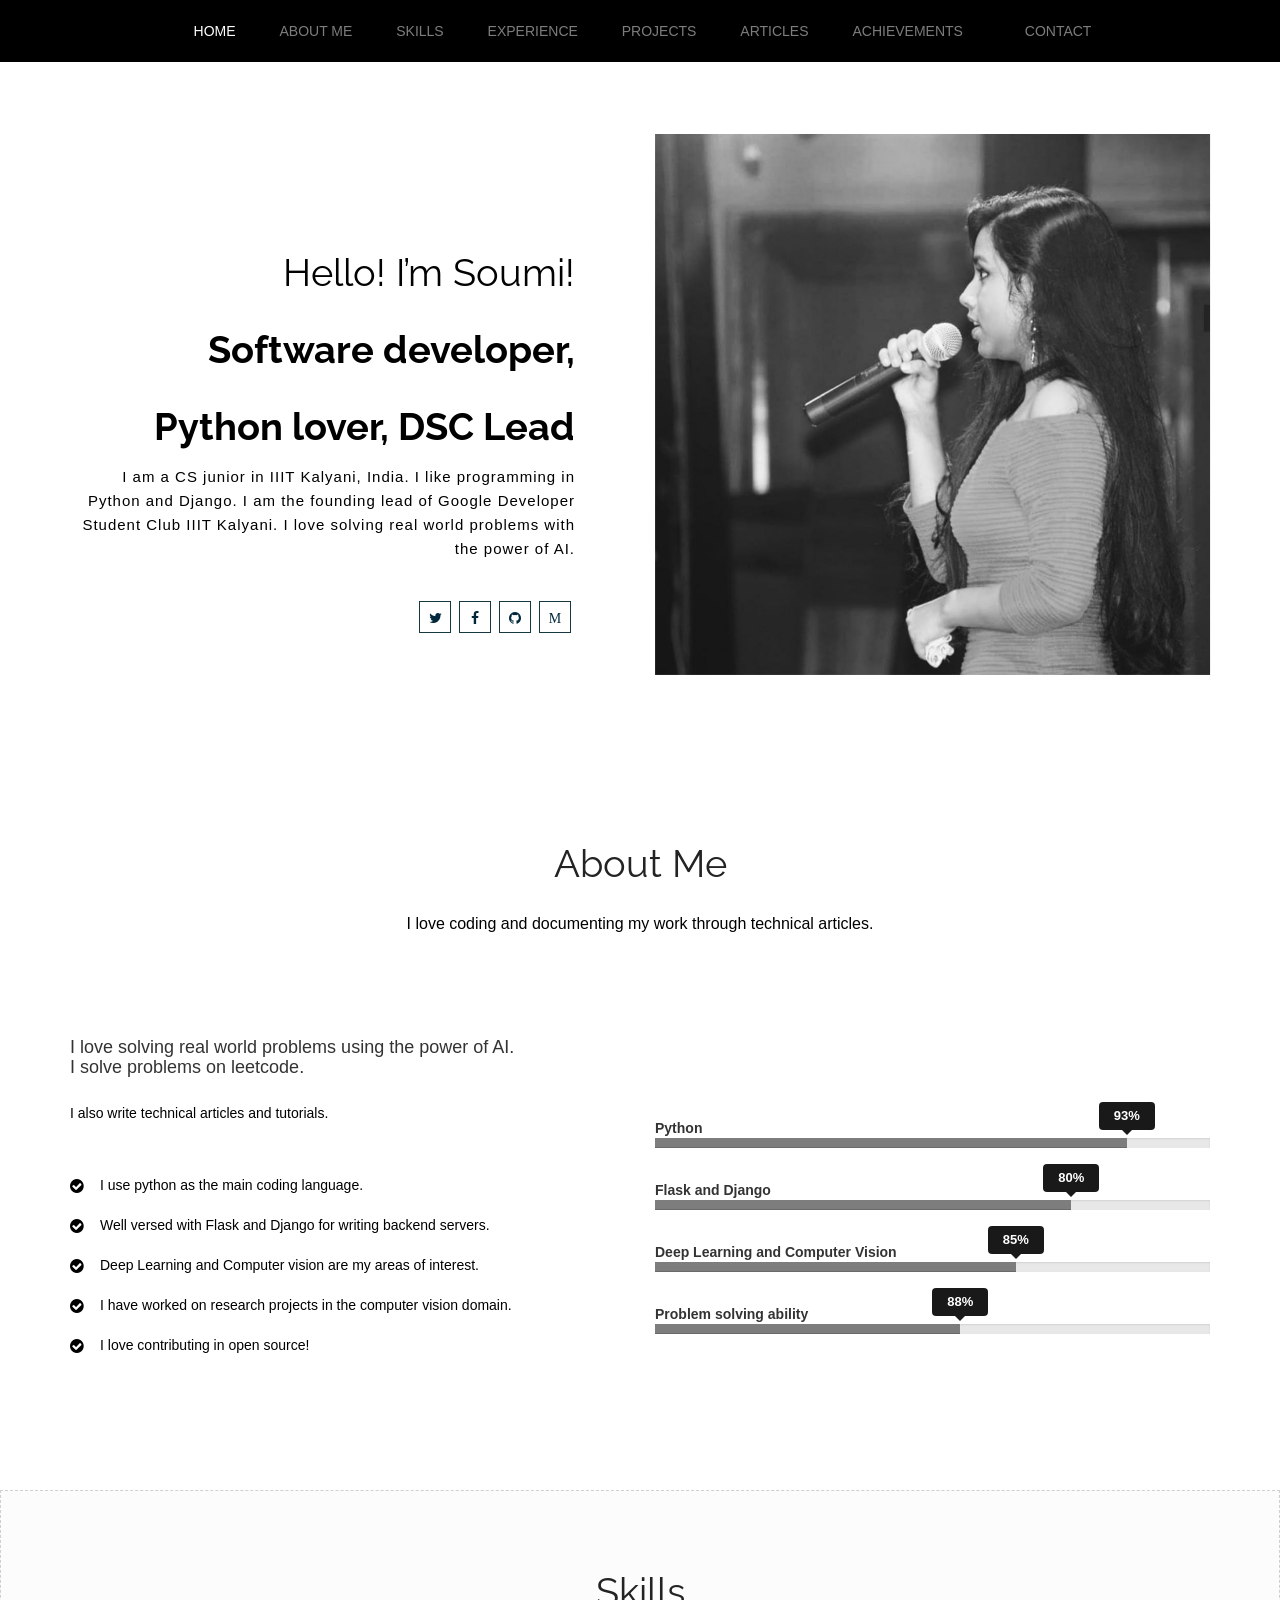
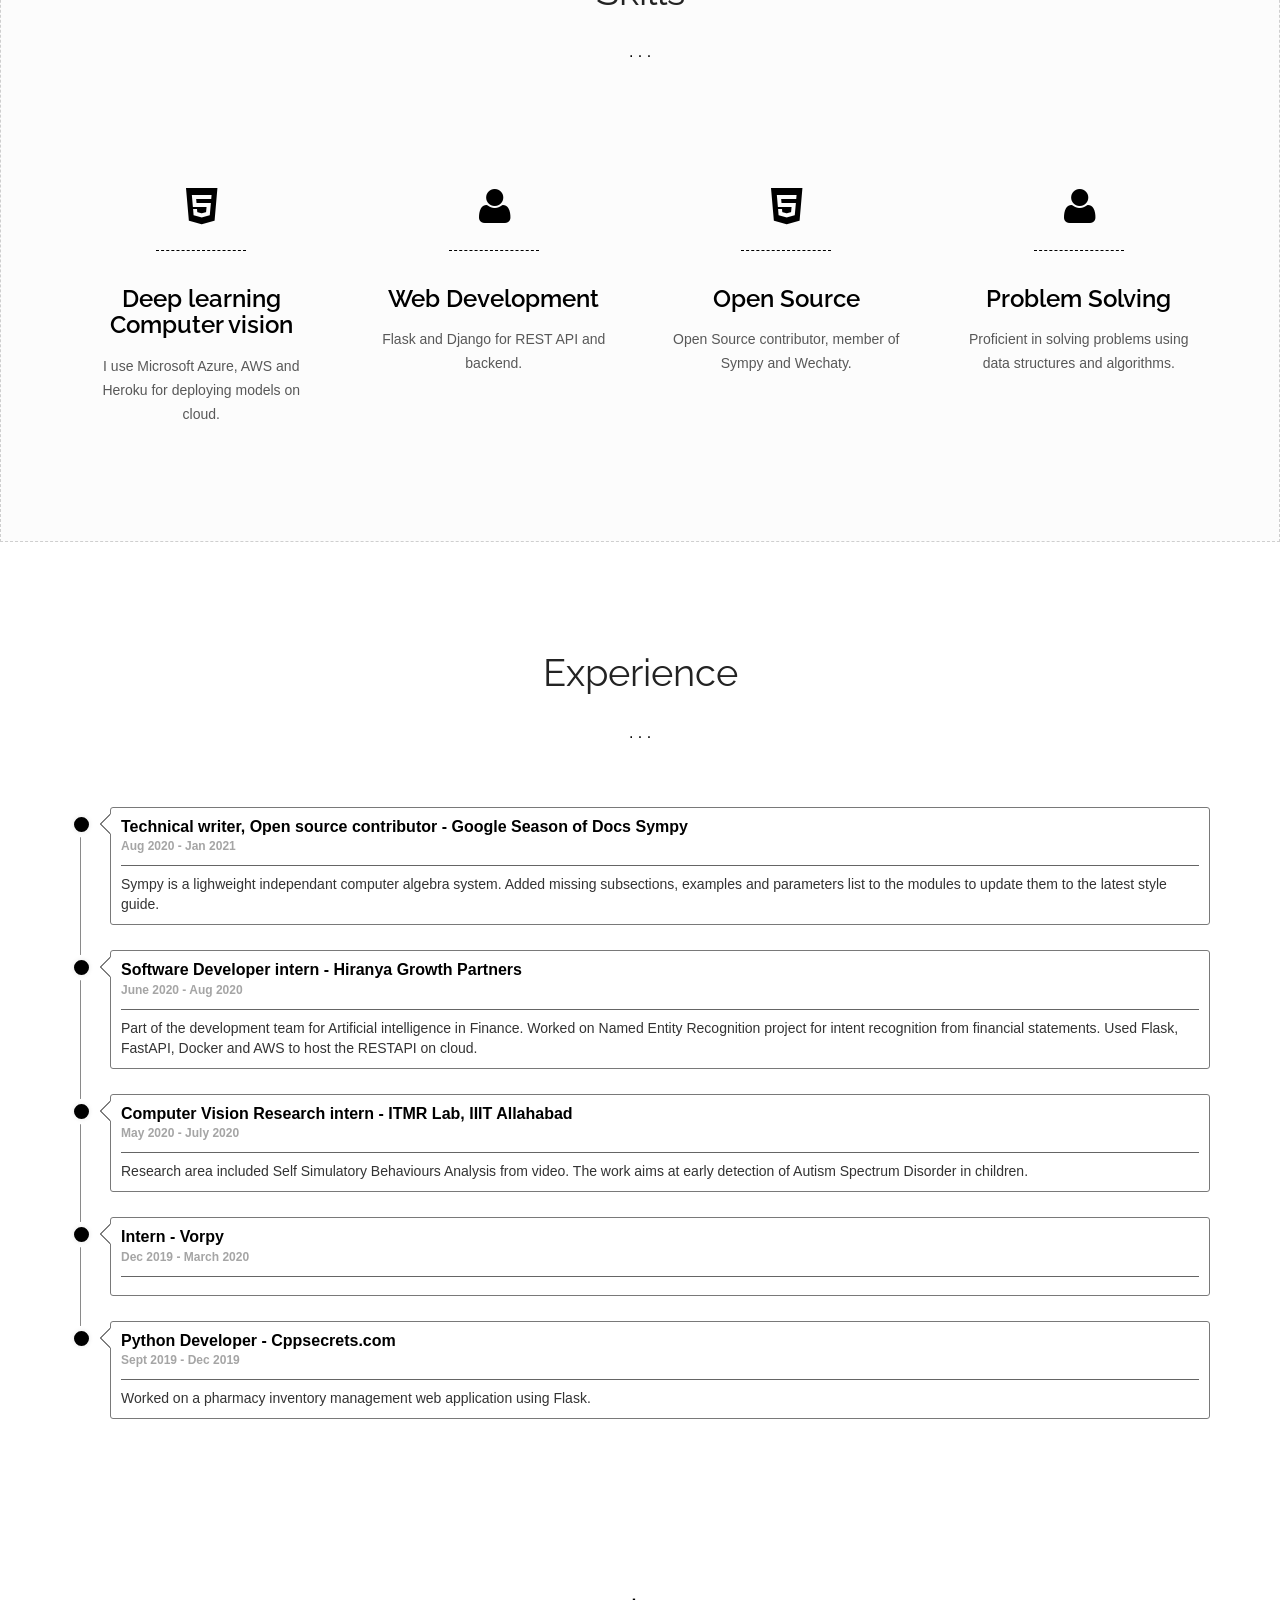
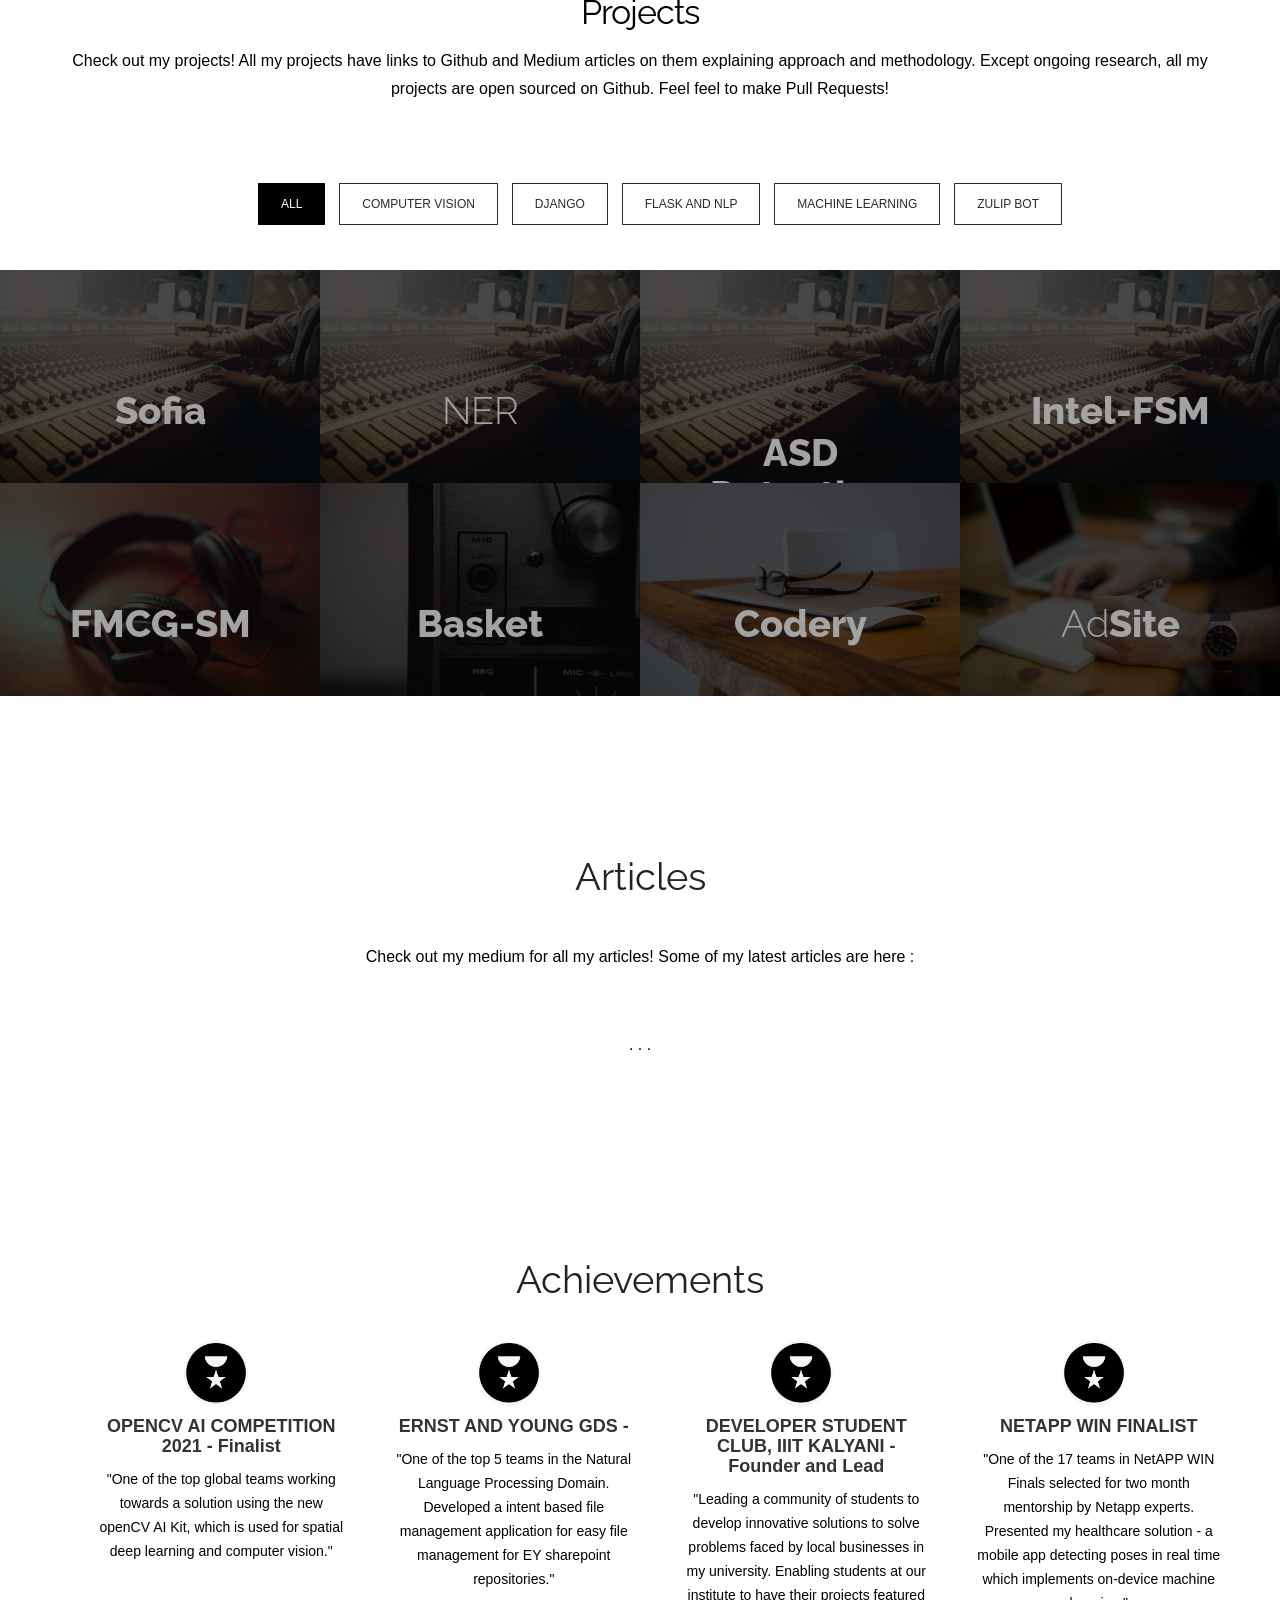
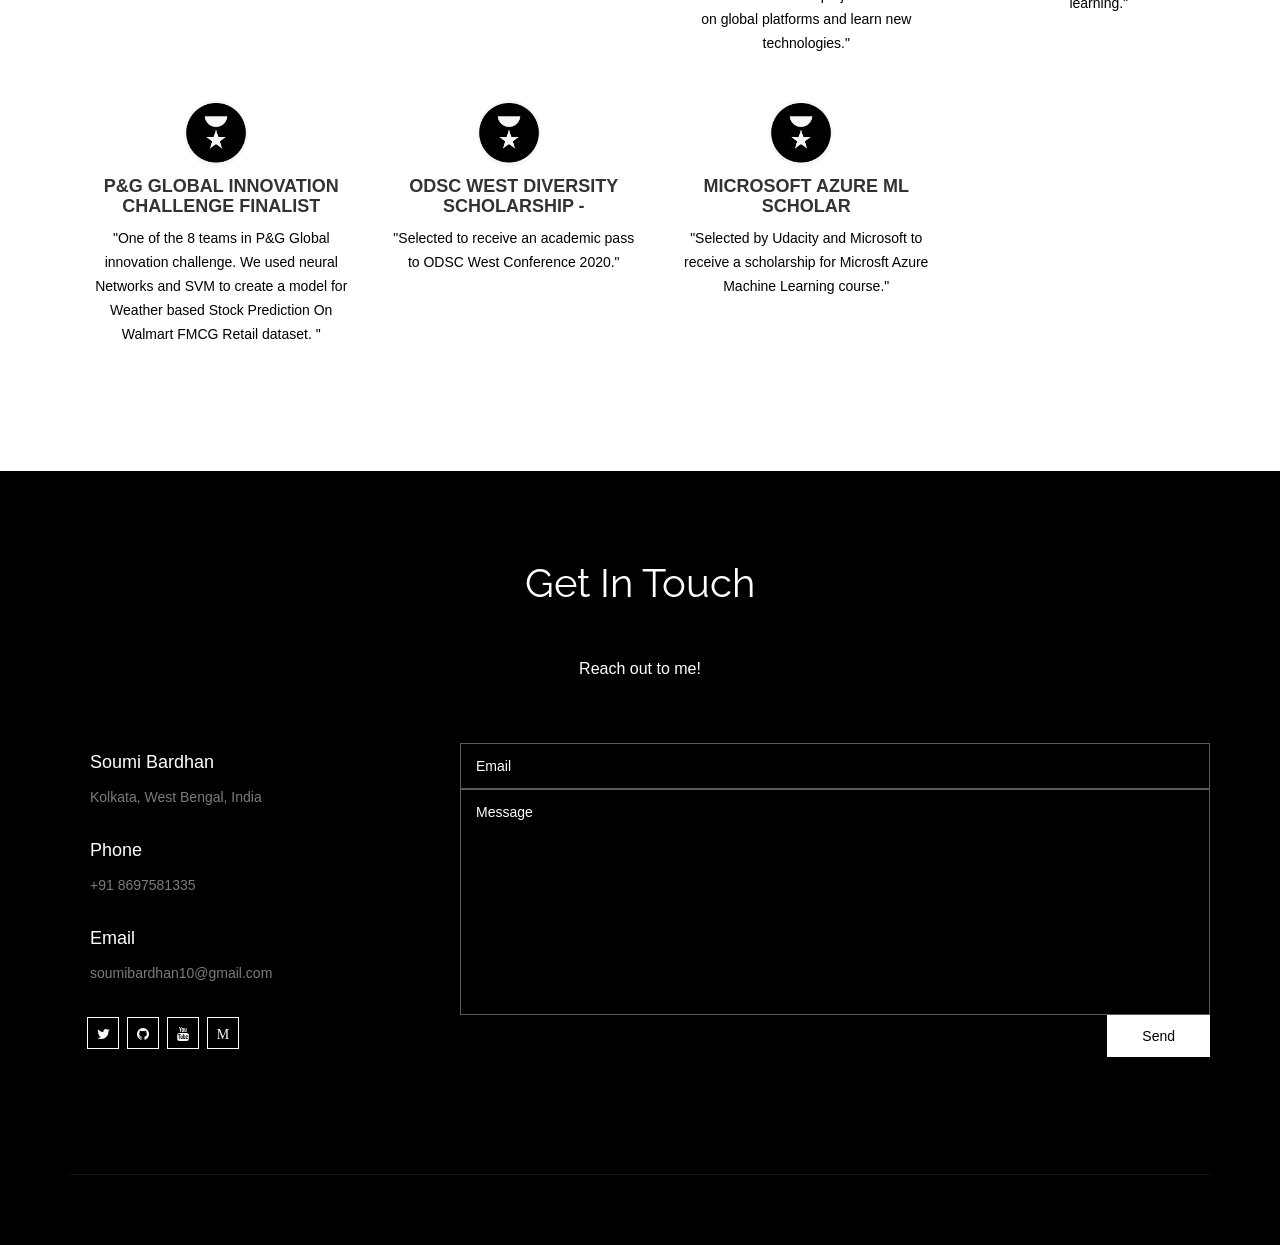
==== index.html @ 311f54cf "final changes" ====
<!doctype html>
<html>
<head>
<meta charset="utf-8">
<meta name="viewport" content="width=device-width, maximum-scale=1">
<title>Soumi Bardhan</title>
<link rel="icon" href="favicon.png" type="image/png">
<link href="css/bootstrap.min.css" rel="stylesheet" type="text/css">
<link rel="stylesheet" href="js/fancybox/jquery.fancybox.css" type="text/css" media="screen" />
<link href="css/style.css" rel="stylesheet" type="text/css"> 
<link href="css/font-awesome.css" rel="stylesheet" type="text/css"> 
<link href="css/animate.css" rel="stylesheet" type="text/css">
 
<!--[if lt IE 9]>
    <script src="js/respond-1.1.0.min.js"></script>
    <script src="js/html5shiv.js"></script>
    <script src="js/html5element.js"></script>
<![endif]-->
 
</head>
<body>

<!--Header_section-->
<header id="header_wrapper"> 
    <div class="header_box">
    <!--  <div class="logo"><a href="#"><img src="img/logo.png" alt="logo"></a></div>-->
	  <nav class="navbar navbar-inverse" role="navigation">
      <div class="navbar-header">
        <button type="button" id="nav-toggle" class="navbar-toggle" data-toggle="collapse" data-target="#main-nav"> <span class="sr-only">Toggle navigation</span> <span class="icon-bar"></span> <span class="icon-bar"></span> <span class="icon-bar"></span> </button>
        </div>
	    <div id="main-nav" class="collapse navbar-collapse navStyle">
			<ul class="nav navbar-nav" id="mainNav">
			  <li class="active"><a href="#hero_section" class="scroll-link">Home</a></li>
			  <li><a href="#aboutUs" class="scroll-link">About Me</a></li>
			  <li><a href="#service" class="scroll-link">Skills</a></li>
			  <li><a href="#experience" class="scroll-link">Experience</a></li>
			  <li><a href="#Portfolio" class="scroll-link">Projects</a></li>
			  <li><a href="#articles" class="scroll-link">Articles</a></li>
			  <li><a href="#team" class="scroll-link">Achievements</a></li>
			  <li><a href="#contact" class="scroll-link">Contact</a></li>
			</ul>
      </div>
	 </nav>
    </div> 
</header>
<!--Header_section--> 



<!--Hero_Section-->
<section id="hero_section" class="top_cont_outer">
  <div class="hero_wrapper">
    <div class="container">
      <div class="hero_section">
        <div class="row">
          <div class="col-md-6">
		   
            <div class="top_left_cont intro zoomIn wow animated"> 
              <h2>Hello! I’m Soumi!<br> 
				<strong>Software developer, <br> Python lover, DSC Lead</strong>
				</strong>
			</h2>
              <p>
			  I am a CS junior in IIIT Kalyani, India. 
			  I like programming in Python and Django. I am the 
			  founding lead of Google Developer Student Club IIIT Kalyani. I love solving real world problems with the power of AI.
               </p>
                <div class="underline"></div>             
              <ul class="social_links">
				<li class="twitter animated bounceIn wow delay-02s animated" style="visibility: visible; animation-name: bounceIn;"><a href="https://twitter.com/MsBardhan"><i class="fa fa-twitter"></i></a></li>
				<li class="facebook animated bounceIn wow delay-03s animated" style="visibility: visible; animation-name: bounceIn;"><a href="https://www.linkedin.com/in/soumi-bardhan-8539b3191/"><i class="fa fa-facebook"></i></a></li>
				<li class="github animated bounceIn wow delay-04s animated" style="visibility: visible; animation-name: bounceIn;"><a href="https://www.github.com/Soumi7/"><i class="fa fa-github"></i></a></li> 
				<li class="medium animated bounceIn wow delay-04s animated" style="visibility: visible; animation-name: bounceIn;"><a href="https://soumibardhan10.medium.com/"><i class="fa fa-medium">M</i></a></li> 
			  </ul> 
			  </div>
          </div> 
		  <div class="col-md-6">
		   <img alt="" src="img/profile.jpeg">
		  </div>
		  <br>
        </div>
      </div>
    </div>
  </div>
</section>
<!--Hero_Section--> 


<section id="aboutUs"><!--Aboutus-->
<div class="inner_wrapper aboutUs-container fadeInLeft animated wow">
  <div class="container">
    <h2>About Me</h2>
	<h6>I love coding and documenting my work through technical articles.</h6>
    <div class="inner_section"> 
	  <div class="row">
						<div class="col-lg-12 about-us">
							<div class="row">
								<div class="col-md-6">
									<h4>I love solving real world problems using the power of AI. <br> I solve problems on leetcode.</h4>
									<p>
										 I also write technical articles and tutorials.
									</p>
									<p>
								
									</p>
									<ul class="about-us-list">
										<li class="points">I use python as the main coding language.</li>
										<li class="points">Well versed with Flask and Django for writing backend servers. </li>
										<li class="points">Deep Learning and Computer vision are my areas of interest. </li>
                                        <li class="points">I have worked on research projects in the computer vision domain.</li>
										<li class="points">I love contributing in open source!</li>
										
									</ul><!-- /.about-us-list -->
								 
								</div><!-- /.col-md-6 -->
								
							<div class="col-md-6"> <br/>
							<p>
										
									</p><br/><br/>
							        <div class="barWrapper">
									 <span class="progressText"><B>Python</B></span>
									<div class="progress">
									  <div class="progress-bar" role="progressbar" aria-valuenow="85" aria-valuemin="0" aria-valuemax="100" >   
											<span  class="popOver" data-toggle="tooltip" data-placement="top" title="93%"> </span>     
									</div>
									</div>

									<div class="barWrapper">
									 <span class="progressText"><B>Flask and Django</B></span>
									<div class="progress ">
									  <div class="progress-bar" role="progressbar" aria-valuenow="75" aria-valuemin="10" aria-valuemax="100" style="">
										 <span  class="popOver" data-toggle="tooltip" data-placement="top" title="80%"> </span>  
									  </div>
									  
									</div>
									</div>

									<div class="barWrapper">
									 <span class="progressText"><B>Deep Learning and Computer Vision</B></span>
									<div class="progress">
									  <div class="progress-bar" role="progressbar" aria-valuenow="65" aria-valuemin="0" aria-valuemax="100">
										 <span  class="popOver" data-toggle="tooltip" data-placement="top" title="85%"> </span>  
									  </div>
									</div>
									</div>
									<div class="barWrapper">
									 <span class="progressText"><B>Problem solving ability</B></span>
									<div class="progress">
									  <div class="progress-bar" role="progressbar" aria-valuenow="55" aria-valuemin="0" aria-valuemax="100">
											 <span  class="popOver" data-toggle="tooltip" data-placement="top" title="88%"> </span>  
									  </div>
									</div>
									</div> 

									</div>
							</div><!-- /.col-md-6 -->
							</div><!-- /.row -->	
						</div><!-- /.col-lg-12 -->
					</div>
      
    </div>
  </div> 
  </div>
</section>
<!--Aboutus--> 


<!--Service-->
<section  id="service">
  <div class="container">
    <h2>Skills</h2>
	<h6>.   .   .</h6>
    
    <div class="service_wrapper">
      <div class="row">
        <div class="col-md-3">
		<div class="service_icon icon3  delay-03s animated wow zoomIn"> <span><i class="fa fa-html5"></i></span> </div>
          <div class="service_block">
            
            <h3 class="animated fadeInUp wow">Deep learning Computer vision</h3>
            <p class="animated fadeInDown wow">I use Microsoft Azure, AWS and Heroku for deploying models on cloud.</p>
          </div>
        </div>
		<div class="col-md-3">
		<div class="service_icon icon3  delay-03s animated wow zoomIn"> <span><i class="fa fa-user"></i></span> </div>
          <div class="service_block">
            
            <h3 class="animated fadeInUp wow">Web Development</h3>
            <p class="animated fadeInDown wow">Flask and Django for REST API and backend.</p>
          </div>
        </div>
		<div class="col-md-3">
			<div class="service_icon icon3  delay-03s animated wow zoomIn"> <span><i class="fa fa-html5"></i></span> </div>
			  <div class="service_block">
				
				<h3 class="animated fadeInUp wow">Open Source</h3>
				<p class="animated fadeInDown wow">Open Source contributor, member of Sympy and Wechaty.   </p>
			  </div>
			</div>
			<div class="col-md-3">
				<div class="service_icon icon3  delay-03s animated wow zoomIn"> <span><i class="fa fa-user"></i></span> </div>
				  <div class="service_block">
					
					<h3 class="animated fadeInUp wow">Problem Solving</h3>
					<p class="animated fadeInDown wow">Proficient in solving problems using data structures and algorithms.   </p>
				  </div>
				</div>
      </div> 
	  
    </div>
  </div>
</section>
<!--Service-->
 

<section id="experience" class="timeline">
<div class="container">
	 <h2>Experience</h2>
	<h6>. . .</h6>
    <div class="qa-message-list" id="wallmessages">
					<div class="message-item" id="m16">
						<div class="message-inner">
							<div class="message-head clearfix"> 
								<div class="user-detail">
									<h5 class="handle">Technical writer, Open source contributor - Google Season of Docs Sympy</h5>
									<div class="post-meta">
										<div class="asker-meta">
											<span class="qa-message-what"></span>
											<span class="qa-message-when">
												<span class="qa-message-when-data">Aug 2020 - Jan 2021</span>
											</span> 
										</div>
									</div>
								</div>
							</div>
							<div class="qa-message-content">
								Sympy is a lighweight independant computer algebra system.
								Added missing subsections, examples and parameters list to the modules to update them to the latest style guide.
							</div>
							
					</div></div>

					<div class="message-item" id="m9">
						<div class="message-inner">
							<div class="message-head clearfix"> 
								<div class="user-detail">
									<h5 class="handle">Software Developer intern - Hiranya Growth Partners</h5>
									<div class="post-meta">
										<div class="asker-meta">
											<span class="qa-message-what"></span>
											<span class="qa-message-when">
												<span class="qa-message-when-data">June 2020 - Aug 2020</span>
											</span> 
										</div>
									</div>
								</div>
							</div>
							<div class="qa-message-content">
								Part of the development team for Artificial intelligence in Finance.
								Worked on Named Entity Recognition project for intent recognition from financial statements.
								Used Flask, FastAPI, Docker and AWS to host the RESTAPI on cloud.
							</div>
					</div></div>
					
					<div class="message-item" id="m9">
						<div class="message-inner">
							<div class="message-head clearfix"> 
								<div class="user-detail">
									<h5 class="handle">Computer Vision Research intern - ITMR Lab, IIIT Allahabad</h5>
									<div class="post-meta">
										<div class="asker-meta">
											<span class="qa-message-what"></span>
											<span class="qa-message-when">
												<span class="qa-message-when-data">May 2020 - July 2020</span>
											</span> 
										</div>
									</div>
								</div>
							</div>
							<div class="qa-message-content">
								Research area included Self Simulatory Behaviours Analysis from video.
								The work aims at early detection of Autism Spectrum Disorder in children.

							</div>
					</div></div>
					
					<div class="message-item" id="m7">
						<div class="message-inner">
							<div class="message-head clearfix"> 
								<div class="user-detail">
									<h5 class="handle">Intern - Vorpy</h5>
									<div class="post-meta">
										<div class="asker-meta">
											<span class="qa-message-what"></span>
											<span class="qa-message-when">
												<span class="qa-message-when-data">Dec 2019 - March 2020</span>
											</span> 
										</div>
									</div>
								</div>
							</div>
							<div class="qa-message-content">
								
							</div>
					</div></div>
					
					<div class="message-item" id="m6">
						<div class="message-inner">
							<div class="message-head clearfix"> 
								<div class="user-detail">
									<h5 class="handle">Python Developer - Cppsecrets.com</h5>
									<div class="post-meta">
										<div class="asker-meta">
											<span class="qa-message-what"></span>
											<span class="qa-message-when">
												<span class="qa-message-when-data">Sept 2019 - Dec 2019</span>
											</span> 
										</div>
									</div>
								</div>
							</div>
							<div class="qa-message-content">
								Worked on a pharmacy inventory management web application using Flask.
							</div>
					</div></div>		
				</div>
</div>
</section>
		  
 <!-- Portfolio -->
<section id="Portfolio" class="content"> 
  
  <!-- Container -->
  <div class="container portfolio_title"> 
    
    <!-- Title -->
    <div class="section-title">
      <h2>Projects</h2>
	<h6>Check out my projects! All my projects have links to Github and Medium articles on them explaining approach and methodology. Except ongoing research, all my projects are open sourced on Github. Feel feel to make Pull Requests!</h6>
	  
    </div>
    <!--/Title --> 
    
  </div>
  <!-- Container -->
  
  <div class="portfolio-top"></div>
  
  <!-- Portfolio Filters -->
  <div class="portfolio"> 
    
    <div id="filters" class="sixteen columns">
      <ul class="clearfix">
        <li><a id="all" href="#" data-filter="*" class="active">
          <h5>All</h5>
          </a></li>
        <li><a class="" href="#" data-filter=".cv">
          <h5>Computer Vision</h5>
          </a></li>
        <li><a class="" href="#" data-filter=".django">
          <h5>Django</h5>
          </a></li>
        <li><a class="" href="#" data-filter=".flask">
          <h5>Flask and NLP</h5>
          </a></li>
        <li><a class="" href="#" data-filter=".ml">
          <h5>Machine Learning</h5>
          </a></li>
		<li><a class="" href="#" data-filter=".zulip">
			<h5>Zulip Bot</h5>
			</a></li>
      </ul>
    </div>
    <!--/Portfolio Filters --> 
    
    <!-- Portfolio Wrapper -->
    <div class="isotope fadeInLeft animated wow grid" style="position: relative; overflow: hidden; height: 480px;" id="portfolio_wrapper">  
      <!-- Portfolio Item -->
      <figure style="position: absolute; left: 0px; top: 0px; transform: translate3d(0px, 0px, 0px) scale3d(1, 1, 1); width: 337px; opacity: 1;" class="portfolio-item one-four   cv isotope-item effect-oscar">
	   
        <div class="portfolio_img"> 
		<img src="img/portfolio_pic1.jpg"  alt="Portfolio 1"> </div> 
			<figcaption>		
				<div>
				  <a href="project-sofia.html" class="fancybox"> 
					<h2><span>Sofia </span></h2> 

				  </a>
				</div>
			</figcaption>
        </figure>
      <!--/Portfolio Item --> 

	  <!-- Portfolio Item -->
      <figure style="position: absolute; left: 0px; top: 0px; transform: translate3d(0px, 0px, 0px) scale3d(1, 1, 1); width: 337px; opacity: 1;" class="portfolio-item one-four   flask isotope-item effect-oscar">
	   
        <div class="portfolio_img"> 
		<img src="img/portfolio_pic1.jpg"  alt="Portfolio 1"> </div> 
			<figcaption>		
				<div>
				  <a href="project-NER.html" class="fancybox"> 
					<h2><span></span>NER</span></h2> 

				  </a>
				</div>
			</figcaption>
        </figure>
      <!--/Portfolio Item --> 

	  <!-- Portfolio Item -->
      <figure style="position: absolute; left: 0px; top: 0px; transform: translate3d(0px, 0px, 0px) scale3d(1, 1, 1); width: 337px; opacity: 1;" class="portfolio-item one-four   cv isotope-item effect-oscar">
	   
        <div class="portfolio_img"> 
		<img src="img/portfolio_pic1.jpg"  alt="Portfolio 1"> </div> 
			<figcaption>		
				<div>
				  <a href="project-ASD.html" class="fancybox"> 
					<h2><span>ASD Detection </span></h2> 
				  </a>
				</div>
			</figcaption> 
        </figure>
      <!--/Portfolio Item --> 

	  <!-- Portfolio Item -->
      <figure style="position: absolute; left: 0px; top: 0px; transform: translate3d(0px, 0px, 0px) scale3d(1, 1, 1); width: 337px; opacity: 1;" class="portfolio-item one-four   flask isotope-item effect-oscar">
	   
        <div class="portfolio_img"> 
		<img src="img/portfolio_pic1.jpg"  alt="Portfolio 1"> </div> 
			<figcaption>		
				<div>
				  <a href="project-IntelFSM.html" class="fancybox"> 
					<h2><span>Intel-FSM</span></h2> 

				  </a>
				</div>
			</figcaption>
        </figure>
      <!--/Portfolio Item --> 

	  <!-- Portfolio Item -->
      <figure style="position: absolute; left: 0px; top: 0px; transform: translate3d(337px, 240px, 0px) scale3d(1, 1, 1); width: 337px; opacity: 1;" class="portfolio-item one-four  ml isotope-item effect-oscar">
        <div class="portfolio_img"> <img src="img/portfolio_pic6.jpg" alt="Portfolio 1"> </div>
       <figcaption>		
				<div>
				  <a href="project-stock.html" class="fancybox"> 
					<h2> <span>FMCG-SM</span></h2> 
				  </a>
				</div>
			</figcaption>
      </figure>
      <!--/Portfolio Item --> 
      
      <!-- Portfolio Item-->
      <figure style="position: absolute; left: 0px; top: 0px; transform: translate3d(337px, 0px, 0px) scale3d(1, 1, 1); width: 337px; opacity: 1;" class="portfolio-item one-four  django isotope-item effect-oscar">
        <div class="portfolio_img"> <img src="img/portfolio_pic2.jpg" alt="Portfolio 1"> </div>
        	<figcaption>		
				<div>
				  <a href="https://github.com/Soumi7/basket" class="fancybox"> 
					<h2><span>Basket</span></h2> 
				  </a>
				</div>
			</figcaption>
        </figure>
      <!--/Portfolio Item --> 
      
      <!-- Portfolio Item -->
      <figure style="position: absolute; left: 0px; top: 0px; transform: translate3d(674px, 0px, 0px) scale3d(1, 1, 1); width: 337px; opacity: 1;" class="portfolio-item one-four  zulip  isotope-item effect-oscar">
        <div class="portfolio_img"> <img src="img/portfolio_pic3.jpg" alt="Portfolio 1"> </div>
       <figcaption>		
				<div>
				  <a href="project-codery.html" class="fancybox"> 
					<h2><span>Codery</span></h2> 
				  </a>
				</div>
			</figcaption>
        </figure>
      <!--/Portfolio Item--> 
      
      
      
      <!-- Portfolio Item -->
      <figure style="position: absolute; left: 0px; top: 0px; transform: translate3d(0px, 240px, 0px) scale3d(1, 1, 1); width: 337px; opacity: 1;" class="portfolio-item one-four  django isotope-item effect-oscar">
        <div class="portfolio_img"> <img src="img/portfolio_pic5.jpg" alt="Portfolio 1"> </div>
       <figcaption>		
				<div>
				  <a href="project-ad.html" class="fancybox"> 
					<h2>Ad<span>Site</span></h2> 
				  </a>
				</div>
			</figcaption>
      </figure>
      <!--/Portfolio Item --> 
      
    </div>
    <!--/Portfolio Wrapper --> 
    
  </div>
  <!--/Portfolio Filters -->
  
  <div class="portfolio_btm"></div>
  
  
  <div id="project_container">
    <div class="clear"></div>
    <div id="project_data"></div>
  </div>
 
  
</section>
<!--/Portfolio --> 

<!--Service-->
<section  id="articles">
	<div class="container">
		<br> 
		<br>
		<br>
		<br>
	  <h2>Articles</h2>
	  <br>
	  <h6>Check out my medium for all my articles! Some of my latest articles are here :</h6>
	  <h6>.   .   .</h6>
	  <br>
	  <div id="medium-widget"></div>
	  <script src="https://medium-widget.pixelpoint.io/widget.js"></script>
	  <script>MediumWidget.Init({renderTo: '#medium-widget', params: {"resource":"https://medium.com/@soumibardhan10","postsPerLine":3,"limit":3,"picture":"big","fields":["author","claps","likes"],"ratio":"landscape"}})</script>
  
	  <br>
	  <br>
	  <br>
	  <br>
	</div>
  </section>
  <!--Service-->


<section class="page_section team" id="team"><!--main-section team-start-->
  <div class="container">
    <h2>Achievements</h2>
    <h6></h6>
	  	
		<div id="team" name="team">
  <div class="container">
    <div class="row centered">
      
      <div class="col-md-3 centered"> <img class="img img-circle lt-box" src="img/achievement.png" height="120px" width="120px" alt="">
        <div class="rt-box"><h4><strong>OPENCV AI COMPETITION 2021 - Finalist</strong></h4>
        <p>"One of the top global teams working towards a solution using the new openCV AI Kit, which is used for spatial deep learning and computer vision."</p><br/>
		</div>
       </div>
         <div class="col-md-3 centered"> <img class="img img-circle lt-box" src="img/achievement.png" height="120px" width="120px" alt="">
        <div class="rt-box"><h4><strong>ERNST AND YOUNG GDS -</strong></h4>
        <p>"One of the top 5 teams in the Natural Language Processing Domain. Developed a intent based file management application for easy file management for EY sharepoint repositories."</p><br/>
		</div>
       </div>
	      <div class="col-md-3 centered"> <img class="img img-circle lt-box" src="img/achievement.png" height="120px" width="120px" alt="">
        <div class="rt-box"><h4><strong>DEVELOPER STUDENT CLUB, IIIT KALYANI - Founder and Lead</strong></h4>
        <p>"Leading a community of students to develop innovative solutions to solve problems faced by local businesses in my university. Enabling students at our institute to have their projects featured on global platforms and learn new technologies."</p><br/>
		</div>
       </div>
	      <div class="col-md-3 centered"> <img class="img img-circle lt-box" src="img/achievement.png" height="120px" width="120px" alt="">
        <div class="rt-box"><h4><strong>NETAPP WIN FINALIST</strong></h4>
        <p>"One of the 17 teams in NetAPP WIN Finals selected for two month mentorship by Netapp experts. Presented my healthcare solution - a mobile app detecting poses in real time which implements on-device machine learning."</p><br/>
		</div>
       </div>
   
    </div>
	<div class="row centered">
      
		<div class="col-md-3 centered"> <img class="img img-circle lt-box" src="img/achievement.png" height="120px" width="120px" alt="">
		  <div class="rt-box"><h4><strong>P&G GLOBAL INNOVATION CHALLENGE FINALIST</strong></h4>
		  <p>"One of the 8 teams in P&G Global innovation challenge. We used neural Networks and SVM to create a model for Weather based Stock Prediction On Walmart FMCG Retail dataset. "</p><br/>
		  </div>
		 </div>
		   <div class="col-md-3 centered"> <img class="img img-circle lt-box" src="img/achievement.png" height="120px" width="120px" alt="">
		  <div class="rt-box"><h4><strong>ODSC WEST DIVERSITY SCHOLARSHIP -</strong></h4>
		  <p>"Selected to receive an academic pass to ODSC West Conference 2020."</p><br/>
		  </div>
		 </div>
			<div class="col-md-3 centered"> <img class="img img-circle lt-box" src="img/achievement.png" height="120px" width="120px" alt="">
		  <div class="rt-box"><h4><strong>MICROSOFT AZURE ML SCHOLAR</strong></h4>
		  <p>"Selected by Udacity and Microsoft to receive a scholarship for Microsft Azure Machine Learning course."</p><br/>
		  </div>
		 </div>
			
		 </div>
	 
	  </div>
  </div>
  <!-- row --> 
</div>
	</div>
</section>
<!--/Team-->
<!--Footer-->
<footer class="footer_wrapper" id="contact">
  <div class="container">
    <section class="page_section contact" id="contact">
      <div class="contact_section">
        <h2>Get In Touch</h2>
	<h6>Reach out to me!</h6>
     
      </div>
      <div class="row">
        <div class="col-lg-4 wow fadeInLeft">	
		 <div class="contact_info">
                            <div class="detail">
                                <h4>Soumi Bardhan</h4>
                                <p>Kolkata, West Bengal, India</p>
                            </div>
                            <div class="detail">
                                <h4>Phone</h4>
                                <p>+91 8697581335</p>
                            </div>
                            <div class="detail">
                                <h4>Email </h4>
                                <p>soumibardhan10@gmail.com</p>
                            </div> 
                        </div>
       		  
			  
          
          <ul class="social_links">
            <li class="twitter animated bounceIn wow delay-02s"><a href="https://twitter.com/MsBardhan"><i class="fa fa-twitter"></i></a></li>
            <li class="github animated bounceIn wow delay-03s"><a href="https://github.com/Soumi7"><i class="fa fa-github"></i></a></li>
            <li class="youtube animated bounceIn wow delay-04s"><a href="https://www.youtube.com/channel/UCe9j0dMdSq01QydHMYsNPnw"><i class="fa fa-youtube"></i></a></li>
            <li class="medium animated bounceIn wow delay-05s"><a href="https://soumibardhan10.medium.com/"><i class="fa fa-medium">M</i></a></li> 
          </ul>
        </div>
        <div class="col-lg-8 wow fadeInLeft delay-06s">
         	  <!--NOTE: Update your email Id in "contact_me.php" file in order to receive emails from your contact form-->
        
		<form name="sentMessage" id="contactForm"  action="https://formspree.io/f/xknkoawk" method="POST"> 
		 	
                <div class="control-group">
                  <div class="controls">
			<input type="email" name="_replyto" class="form-control" placeholder="Email" 
			   	            id="email" required
			   		   data-validation-required-message="Please enter your email" />
		</div>
	    </div> 	
			  
               <div class="control-group">
                 <div class="controls">
				 <textarea name="message" rows="10" cols="100" class="form-control" 
                       placeholder="Message" id="message" required
		       data-validation-required-message="Please enter your message" minlength="5" 
                       data-validation-minlength-message="Min 5 characters" 
                        maxlength="999" style="resize:none"></textarea>
		</div>
               </div> 		 
	     <div id="success"> </div> <!-- For success/fail messages -->
	    <button type="submit" class="btn btn-primary pull-right">Send</button><br />
          </form>


        </div>
      </div>
    </section>
  </div>
  <div class="container">
    <div class="footer_bottom"><span> <a href="https://webthemez.com/free-bootstrap-templates/" target="_blank"></a> </span> </div>
  </div>
  <script src="https://www.twilik.com/assets/retainable/rss-embed/retainable-rss-embed.js"></script>
</footer>

<script type="text/javascript" src="js/jquery-1.11.0.min.js"></script>
<script type="text/javascript" src="js/bootstrap.min.js"></script>
<script type="text/javascript" src="js/jquery-scrolltofixed.js"></script>
<script type="text/javascript" src="js/jquery.nav.js"></script> 
<script type="text/javascript" src="js/jquery.easing.1.3.js"></script>
<script type="text/javascript" src="js/jquery.isotope.js"></script>
<script src="js/fancybox/jquery.fancybox.pack.js" type="text/javascript"></script> 
<script type="text/javascript" src="js/wow.js"></script> 
 <script src="contact/jqBootstrapValidation.js"></script>
 <script src="contact/contact_me.js"></script>
<script type="text/javascript" src="js/custom.js"></script>
<script src="https://www.twilik.com/assets/retainable/rss-embed/retainable-rss-embed.js"></script>

</body>
</html>
---- css/style.css ----
/*
Author: http://webthemez.com 
*/
@charset "utf-8";
@import url(http://fonts.googleapis.com/css?family=Raleway:800,700,400);
@import url(http://fonts.googleapis.com/css?family=Signika:400,600);

/* Reset
---------------------------------*/
ul {
    list-style: none;
}

.figure {
    margin: 0px;
}

img {
    max-width: 100%;
}

a, a:hover, a:active {
    outline: 0px !important;
	text-decoration:none;
}
.clear {
    clear: both;
    display: block;
    overflow: hidden;
    visibility: hidden;
    width: 0;
    height: 0;
}
.clearfix:before,
.clearfix:after {
    content: '\0020';
    display: block;
    overflow: hidden;
    visibility: hidden;
    width: 0;
    height: 0;
}

.clearfix:after {
    clear: both;
} 
/* Common style */
.grid figure {
	position: relative;
	float: left;
	overflow: hidden;
	margin: 10px 1%;
	min-width: 320px;
	max-width: 480px;
	max-height: 360px;
	width: 48%;
	background: #3085a3;
	text-align: center;
	cursor: pointer;
}

.grid figure img {
	position: relative;
	display: block;
	min-height: 100%;
	max-width: 100%;
	opacity: 0.8;
}

.grid figure figcaption {
	padding: 2em;
	color: #fff;
	text-transform: uppercase;
	font-size: 1.25em;
	-webkit-backface-visibility: hidden;
	backface-visibility: hidden;
}

.grid figure figcaption::before,
.grid figure figcaption::after {
	pointer-events: none;
}

.grid figure figcaption,
.grid figure figcaption > a {
	position: absolute;
	top: 0;
	left: 0;
	width: 100%;
	height: 100%;
}

/* Anchor will cover the whole item by default */
/* For some effects it will show as a button */
.grid figure figcaption > a {
	z-index: 1000;
	text-indent: 200%;
	white-space: nowrap;
	font-size: 0;
	opacity: 0;
}

.grid figure h2 {
	word-spacing: -0.15em;
	font-weight: 300;
}

.grid figure h2 span {
	font-weight: 800;
}

.grid figure h2,
.grid figure p {
	margin: 0;
}

.grid figure p {
	/* letter-spacing: 1px; */
	font-size: 68.5%;
}

/*---------------*/
/***** Oscar *****/
/*---------------*/

figure.effect-oscar {
	background: -webkit-linear-gradient(45deg, #22682a 0%, #9b4a1b 40%, #3a342a 100%);
	background: linear-gradient(45deg, #22682a 0%,#9b4a1b 40%,#3a342a 100%);
}

figure.effect-oscar img {
	opacity: 0.9;
	-webkit-transition: opacity 0.35s;
	transition: opacity 0.35s;
}

figure.effect-oscar figcaption {
	padding: 3em;
	background-color: rgba(0, 0, 0, 0.7);
	-webkit-transition: background-color 0.35s;
	transition: background-color 0.35s;
}

figure.effect-oscar figcaption::before {
	position: absolute;
	top: 30px;
	right: 30px;
	bottom: 30px;
	left: 30px;
	border: 1px solid #ffffff;
	content: '';
}

figure.effect-oscar h2 {
	margin: 12% 0 10px 0;
	-webkit-transition: -webkit-transform 0.35s;
	transition: transform 0.35s;
	-webkit-transform: translate3d(0,100%,0);
	transform: translate3d(0,100%,0);
	color:#A3A3A3;
}

figure.effect-oscar figcaption::before,
figure.effect-oscar p {
	opacity: 0;
	-webkit-transition: opacity 0.35s, -webkit-transform 0.35s;
	transition: opacity 0.35s, transform 0.35s;
	-webkit-transform: scale(0);
	transform: scale(0);
}

figure.effect-oscar:hover h2 {
	-webkit-transform: translate3d(0,0,0);
	transform: translate3d(0,0,0);
	color: #ffffff;
}

figure.effect-oscar:hover figcaption::before,
figure.effect-oscar:hover p {
	opacity: 1;
	-webkit-transform: scale(1);
	transform: scale(1);
	color: #ffffff;+++++++
}

figure.effect-oscar:hover figcaption {
	background-color: rgba(58, 52, 42, 0.53);
}

figure.effect-oscar:hover img {
	opacity: 0.4;
}
.page_section.contact h6 {
    color: #fff;
}
/* Styles
---------------------------------*/
body {
    background: #ffffff;
    font-family: 'Open Sans', sans-serif;
    font-size: 14px;
    font-weight: normal;
    /* color: #888888; */
    margin: 0;
}

h2 {
    font-size: 38px;
    color: #232323;
    font-family: 'Raleway', sans-serif;
    font-weight: normal;
    margin: 0px 0 25px 0;
    text-align: center;
    text-transform: capitalize;
}

h3 {
    font-family: 'Open Sans', sans-serif;
    font-weight: 600;
    color: #ffffff;
    font-size: 18px;
    margin: 0 0 5px 0;
}

h6 {
    font-size: 16px;
    color: #000;
    font-family: 'Open Sans', sans-serif;
    font-weight: 400;
    text-align: center;
    margin: 0 0 60px 0;
    line-height: 28px;
}

p {
    line-height: 24px;
    margin: 0;
    color: #000;
}

/* Header Styles
---------------------------------*/

#header_wrapper {
    background: rgb(0, 0, 0);
    padding: 5px 0px;
    /* border-bottom: 1px solid #383838; */
}

.header_box {
    position: relative;
}

.logo {
    float: left;
    margin-top: 8px;
	position: relative;
	z-index: 2;
}

.res-nav_click {
    display: none;
}
	

/* Nav Styles
---------------------------------*/
#main-nav {
    width: 100%;
    text-align: center;
    border-color: #616161;
}
.navbar-inverse {
    background-color: transparent;
    border-color: transparent;
}

.navbar {
    min-height: 40px;
    margin-bottom: 0px;
    text-align: center;
}

.navbar-inverse .navbar-nav > li > a {
    color: #7d7d7d;
}

.navStyle {
    float: right;
}

.navStyle ul {
    list-style: none;
    padding: 0px;
    float: initial;
    text-align: center;
    margin: 0 auto;
}

.navStyle ul li {
    display: inline-block;
    margin: 0 5px;
    float: initial;
}

.navStyle ul li:first-child {
	/*margin:0px;*/;
}

.navStyle ul li:last-child {
    margin: 0 0 0 23px;
}

.navStyle ul li a {
    display: block;
    font-size: 14px;
    color: #235360;
    text-decoration: none;
    text-transform: uppercase;
    font-weight: 400;
    transition: all 0.2s ease-in-out;
    -moz-transition: all 0.2s ease-in-out;
    -webkit-transition: all 0.2s ease-in-out;
}

.navStyle ul li a:hover {
    color: #03a9f4;
}

.navStyle > li > a:hover, .nav > li > a:focus {
    text-decoration: none;
    color: #ED5441;
    background-color: transparent;
}

.navbar-inverse .navbar-nav > li > a:hover, .navbar-inverse .navbar-nav > li > a:focus {
    color: #ffffff;
    background-color: transparent;
}

.navbar-inverse .navbar-nav > .active > a, .navbar-inverse .navbar-nav > .active > a:hover, .navbar-inverse .navbar-nav > .active > a:focus {
    color: #ffffff;
    background-color: transparent;
}

.navStyle > li.active > a,
.navStyle > li.active > a:hover {
    text-decoration: none;
    color: #ED5441;
    background-color: transparent;
}

.borderLeft {
    border-left: 1px solid #DADADA;
}

.borderTop {
    margin-top: 30px;
    border-top: 1px solid #DADADA;
}

.mrgTop {
    margin-top: 30px;
}
.form-control{padding: 12px 15px;border-color: #5a5a5a;border-radius: 0;color: #dedede;background: #000;height: auto;}
.btn-primary {
    color: #000000;
    background-color: #ffffff;
    border-color: #ffffff;
    padding: 10px 34px;
    border-radius: 0;
}
.btn-primary:hover{
    background-color: rgba(255, 255, 255, 0.8);
    border-color: rgba(255, 255, 255, 0.85);
    color: #232323;
}
/* Top_content
---------------------------------*/
.hero_section img{
	width:100%;
}
.top_cont_outer {
    position: relative;
    /* height: 750px; */
    background: url('../img/home2.jpg') no-repeat;
    background-size: cover;
    background: #fff;
}
.top_cont_outer:before{/* content:''; */position:absolute;top:0;width:100%;z-index:5;/* background: rgba(25, 25, 25, 0.7); */height:100%;bottom:0;}
.hero_section {
    position: relative;
    padding-top: 72px;
    z-index: 5;
}

.white_pad {
    position: relative;
    right: 0px;
    bottom: 0px;
}

.white_pad img {
    position: absolute;
    right: 0px;
    bottom: 0px;
}

.top_left_cont {
    padding: 100px 50px 100px 0;
}

.top_left_cont h3 {
    font-size: 16px;
    color: #f56eab;
    margin: 0 0 20px 0;
    text-align: left;
    font-weight: 700;
}

.top_left_cont h2 {
    font-size: 38px;
    color: #020202;
    margin: 0 0 0px 0;
    font-family: 'Raleway', sans-serif;
    text-align: right;
    line-height: 77px;
    text-transform: initial;
}

.top_left_cont h2 strong {
    font-weight: 700;
    color: #000000;
}

.top_left_cont p {color: #000;margin: 0 0 40px 0;line-height: 24px;font-size: 15px;text-align: right;letter-spacing: 1px;font-weight: normal;}

a.read_more, a.read_more2 {
    font-family: 'Raleway', sans-serif;
    display: block;
    font-size: 16px;
    width: 178px;
    height: 46px;
    line-height: 46px;
    border-radius: 3px;
    text-align: center;
    text-transform: uppercase;
    font-weight: 600;
    transition: all 0.2s ease-in-out;
    -moz-transition: all 0.2s ease-in-out;
    -webkit-transition: all 0.2s ease-in-out;
    background: transparent;
    color: #FEB11E;
    border: 1px solid #FEB11E;
    margin:0 auto;
}
a.read_more{
	 color: #3C3C3C;
	 border: 1px solid #3C3C3C;
}
a.read_more2:hover, a.read_more:hover {
    background: #fff;
    color: #0593F9;
    border: 1px solid #fff;
}
a.read_more:hover {
    background: #fff;
    color: #ED5441;
    border: 1px solid #ED5441;
}

	

.timeline{
	padding:110px 0;
}
.timeline h2{ 
}




/* Services
---------------------------------*/

#service {
    padding: 80px 0px;
    background: #fcfcfc;
    border: 1px dashed #cfcfcf;
}
#service h2{
  /* color: #fff; */
}
.service_wrapper {
    padding: 40px 0 0px;
}

.service_section {
}

.service_block {
    text-align: center;
    padding-left: 15px;
    padding-right: 15px; 
	position: relative;
}

.service_icon {
    width: 90px;
    height: 85px;
    margin: 0px auto 25px;
    border-bottom: 1px dashed #000000;
}

 

.service_icon span {
    background: transparent;
    display: block;
    height: 100%;
    width: 100%;
    border-radius: 50%;
}

.service_icon i {
  color: #000000;
  font-size: 40px;
  margin-top: 0;
  position: relative;
  top: 20px;
  z-index: 20;
  display: block;
  text-align: center;
}

.service_block h3 {
    font-family: 'Raleway', sans-serif;
    font-weight: 600;
    font-size: 24px;
    color: #000;
    margin: 35px 0 15px;
}
#service h6{/* color:#fff; */}
.service_block p {
    font-size: 14px;
    color: #585858;
    margin: 0 0 35px 0;
}
	


/* Latest Work
---------------------------------*/


#work_outer {
    background: #f9f9f9;
    padding: 70px 0px;
    position: relative;
}

.work_pic {
    position: absolute;
    right: 0;
    top: 25%;
    width: 50%;
}

.inner_section {
    padding: 0px;
}

.service-list {
    padding: 0 0 0 0;
    font-size: 14px;
    margin-bottom: 40px;
}

.service-list-col1 {
    float: left;
    width: 60px;
    text-align: center;
}

.service-list-col1 i {
    display:;
    color: #888;
    font-size: 19px;
    font-style: normal;
    line-height: 20px;
}

.service-list-col2 {
    overflow: hidden;
}

.page_section.alabaster {
    background: #fafafa;
}

.work_bottom {
    padding: 20px 0 0 0px;
}

.work_bottom span {
    font-size: 18px;
    color: #333333;
    display: block;
    margin: 0 0 20px 0;
}

a.contact_btn {
    background: #fff;
    text-transform: uppercase;
    display: block;
    width: 176px;
    height: 49px;
    text-align: center;
    line-height: 49px;
    font-size: 16px;
    color: #ED5441;
    border-radius: 3px;
    font-family: 'Raleway', sans-serif;
    font-weight: 600;
    border: 2px solid #ED5441;
    transition: all 0.2s ease-in-out;
    -moz-transition: all 0.2s ease-in-out;
    -webkit-transition: all 0.2s ease-in-out;
}

a.contact_btn:hover {
    background: #ED5441;
    color: #fff;
}

.input-text {
    background: transparent;
}


/* Portfolio
---------------------------------*/


#Portfolio {
    padding: 40px 0 80px;
    background: #ffffff;
}

.Portfolio-nav {
    padding: 0;
    margin: 0 0 45px 0;
    list-style: none;
    text-align: center;
}

.Portfolio-nav li {
    margin: 0 10px;
    display: inline;
}

.Portfolio-nav li a {
    display: inline-block;
    padding: 10px 22px;
    font-size: 12px;
    line-height: 20px;
    color: #222222;
    border-radius: 4px;
    text-transform: uppercase;
    background: #f7f7f7;
    margin-bottom: 5px;
    transition: all 0.3s ease-in-out;
    -moz-transition: all 0.3s ease-in-out;
    -webkit-transition: all 0.3s ease-in-out;
}

.Portfolio-nav li a:hover {
    background: #ED5441;
    color: #fff;
    text-decoration: none;
}

.portfolioContainer {
    margin: 0 auto;
    padding-left: 15px;
    width: auto !important;
}

.Portfolio-box {
    text-align: center;
    width: 350px;
    overflow: hidden;
    float: left;
    padding: 12px 0px;
}

.Portfolio-box img {
    transition: all 0.3s ease-in-out;
    -moz-transition: all 0.3s ease-in-out;
    -webkit-transition: all 0.3s ease-in-out;
}

.Portfolio-box img:hover {
    opacity: 0.6;
}

.Portfolio-nav li a.current {
    background: #ED5441;
    color: #fff;
    text-decoration: none;
}

img {
    max-width: 100%;
}

/* no transition on .isotope container */

.isotope .isotope-item {
  /* change duration value to whatever you like */
    -webkit-transition-duration: 0.6s;
    -moz-transition-duration: 0.6s;
    transition-duration: 0.6s;
}

.isotope .isotope-item {
    -webkit-transition-property: -webkit-transform, opacity;
    -moz-transition-property: -moz-transform, opacity;
    transition-property: transform, opacity;
}

.page_section.paddind {
    padding-bottom: 60px;
}


/* Happy Clients
---------------------------------*/



#clients {
    padding: 60px 0px;
    background: #8ac249;
}

.client_area {
    width: 960px;
    margin: 0px auto;
}

.client_section {
    padding: 35px 0 0 0;
}

.client_section.btm {
    padding: 20px 0 0 0;
}

.client_profile {
    float: left;
    text-align: center;
}

.client_profile.flt {
    float: right;
}

.client_profile_pic {
    border-radius: 50%;
    border: 2px solid #f5f5f5;
    margin: 0 0 15px 0;
    width: 220px;
    height: 220px;
}

.client_profile_pic img {
    border-radius: 50%;
    border: 3px solid #f5f5f5;
}

.client_profile h3 {
    font-size: 18px;
    color: #49b5e7;
    margin: 0 0 0 0;
}

.client_profile span {
    display: block;
    font-size: 16px;
    color: #888888;
}

/* Clients
---------------------------------*/


.client_logos {
    background: #81b742;
    padding: 60px 0;
    margin-top: 60px;
}

.client_logos ul {
    padding: 0;
    margin: 0;
    list-style: none;
    text-align: center;
}

.client_logos ul li {
    display: inline;
    margin: 0 25px;
}

.client_logos ul a {
    display: inline-block;
    margin: 0 20px;
}

.page_section.team {
    padding: 40px 0 80px;
}

.page_section.team h6 {
    margin-bottom: 40px;
}

/* About Us
--------------------------- */
 
.aboutUs-container {
background-repeat: no-repeat;
background-position: right;
background-size: auto 100%;
background-position-y: 70px;
}
#about-us .read-more{
	border: 1px solid #ED5441;
	color: #1a1a1a;
}

#about-us .read-more:hover{
	background-color: #e74c3c;
	border: 1px solid #e74c3c;
	color: #fff;
}
.about-us-post-container{
	background-repeat: no-repeat;
	background-position: right;
	background-size: auto 100%;
}
.about-us{
	margin-top: 30px;
	margin-bottom: 0;
}
.about-us h3{
	font-size:28px;
	color: #000;
}
.points{ 
	margin-bottom: 10px;
	font-size:14px;
	padding-left:0px;
}
.about-us p{
	line-height: 1.625em;
	padding: 15px 0;
}
.about-us .about-us-list{
	list-style: none;
	margin-bottom: 20px;
	padding-left:0px;
}

.about-us .points{
	position: relative;
	list-style-type: none;
	padding: 5px 0 5px 30px;
	color: #000;
}

.about-us .points:before{
	content: "\f058";
	position: absolute;
	font-family: FontAwesome;
	font-size: 1.125em;
	color: #000000;
	left: 0px;
	top: 6px;
}

.about-us-link a:first-child{
	margin-left: 0;
}


/* Team
---------------------------------*/
.team_section {
    max-width: 993px;
    margin: 0 auto;
}

.team_area {
    width: 30.66%;
    margin-right: 3.82979%; 
    overflow: hidden;
    text-align: center;
    float: left;
}

.team_area span {
    margin-bottom: 24px;
    display: block;
}

.team_area:nth-of-type(3n+0) {
    margin: 0;
}

.team_box {
    width: auto;
    height: auto;
    position: relative;
    border-radius: 50%;
    margin: 0px 3px 25px 3px;
}
/*
.team_box_shadow {
    transition: all 0.3s ease-in-out;
    -moz-transition: all 0.3s ease-in-out;
    -webkit-transition: all 0.3s ease-in-out;
    position: absolute;
    width: 100%;
    height: 26%;
    z-index: 10;
    bottom: 0px;
} */

.team_box_shadow a {
    display: block;
    width: 100%;
    height: 100%; 
}

.team_box:hover .team_box_shadow {
    box-shadow: inset  0px 0px 0px 148px rgba(17,17,17,0.80);
}

.team_box:hover ul {
    display: block;
    opacity: 1;
}

.team_box img {
    display: block;
    border-radius: 0%;
    width: 90%;
    margin: 0 auto;
}

.team_box ul {
    display: block;
    padding: 0;
    margin: 0;
    list-style: none;
    position: absolute;
    left: 0;
    top: 88%;
    width: 100%;
    text-align: center;
    margin-top: -14px;
    z-index: 15;
    transition: all 0.6s ease-in-out;
    -moz-transition: all 0.6s ease-in-out;
    -webkit-transition: all 0.6s ease-in-out;
}

.team_box ul li {
    display: inline-block;
    margin: 0 11px;
	width: 34px; 
border-radius: 50%;
background: #fff;
padding: 10px 0 4px;
margin-bottom: 5px;
}

.team_box ul li a { 
    display: inline-block;
    font-size: 18px;
    color: #232323;
    transition: all 0.3s ease-in-out;
    -moz-transition: all 0.3s ease-in-out;
    -webkit-transition: all 0.3s ease-in-out;
}

.team_box ul li a:hover, .team_box ul li a:focus {
    text-decoration: none;
}

.team_box ul li a.fa-twitter:hover {
    color: #55acee;
}

.team_box ul li a.fa-facebook:hover {
    color: #3b5998;
}

.team_box ul li a.fa-pinterest:hover {
    color: #cb2026;
}

.team_box ul li a.fa-google-plus:hover {
    color: #dd4b39;
}
 .img-circle {
border-radius: 50%;
}
.centered {
text-align: center;
}
#team .fa {
width: 30px;
height: 30px;
margin: 0 3px;
border-radius: 100%;
font-size: 15px;
line-height: 30px;
outline: 0;
color: #CE1139;
background-color: #fff;
-webkit-transition: all .3s;
-moz-transition: all .3s;
transition: all .3s;
border: 1px solid #CE1139;
}
#aboutUs {
    padding: 110px 0;
}

/* Contact
---------------------------------*/
.page_section.contact {
    padding: 90px 0 100px;
    color: #fff;
}
 
.contact_section {
    margin: 0 0 60px 0;
}

.contact_section h2 {
    font-size: 40px;
    color: #ffffff;
    margin: 0 0 50px 0;
}

.contact_block {
    text-align: center;
}

.contact_block_icon {
    border-radius: 50%;
    height: 85px;
    width: 85px;
    margin: 0px auto 20px;
}

.contact_block_icon.icon2 {
    border-color: #ED5441;
}

.contact_block_icon.icon3 {
    border-color: #49b5e7;
}

.contact_block_icon span {
    background: none repeat scroll 0 0 #f56eab;
    border: 5px solid #fff;
    border-radius: 50%;
    display: block;
    height: 100%;
    width: 100%;
}

.contact_block_icon.icon2 {
    border-color: #ED5441;
}

.contact_block_icon.icon2 span {
    background: #ED5441;
}

.contact_block_icon.icon3 {
    border-color: #49b5e7;
}

.contact_block_icon.icon3 span {
    background: #49b5e7;
}

.contact_block_icon i {
    color: #fff;
    font-size: 36px;
    margin-top: 0;
    position: relative;
    top: 26px;
    z-index: 20;
}

.contact_block span {
    display: block;
    font-size: 16px;
    color: #ffffff;
    line-height: 20px;
}

.contact_block span a {
    display: block;
    font-size: 16px;
    color: #ffffff;
    line-height: 20px;
}

.contact_info {
    font-size: 15px;
    margin: 0 0 0 20px;
    padding-left: 0;
}

.contact_info  h3 {
    font-size: 24px;
    font-weight: 600;
    margin: 0 0 30px;
    color: #fff;
}

.contact_info p {
    line-height: 28px;
    display: block;
    font-size: 14px;
    color: #7b7b7b;
    margin: 0 0 30px;
}

.social_links {
    padding:0;
    margin: 0;
    display: block;
    overflow: hidden;
    list-style: none;
    text-align: right;
    margin: 0 auto;
}
.footer_wrapper .social_links{
    text-align: left;
    padding-left: 17px;
    margin-bottom: 25px;
}
.social_links li {
    display: inline-block;
    margin-right: 4px;
    /* border: 1px solid #285d6b; */
    padding: 0px;
}

.social_links li a {
    display: block;
    width: 32px;
    height: 32px;
    text-align: center;
    line-height: 32px;
    font-size: 14px;
    color: #00283a;
    border: 1px solid #163840;
}

.contact .social_links li a {
    display: block;
    text-align: center;
    color: #ffffff;
    border: 1px solid #ffffff;
}
.social_links li a:hover, .social_links li a:focus {
    text-decoration: none;
    background: #000000;
}

.twitter a:hover {
    color: #ffffff;
}

.facebook a:hover {
    color: #ffffff;
}

.pinterest a:hover {
    color: #ffffff;
}

.gplus a:hover {
    color: #ffffff;
}
 

.form {
    margin: 0 66px 0 30px;
}

.input-text {
    padding: 15px 16px;
    border: 1px solid #ccc;
    width: 100%;
    height: 50px;
    display: block;
    border-radius: 4px;
    font-size: 15px;
    color: #aaa;
    margin: 0 0 15px 0;
    transition: all 0.3s ease-in-out;
    -moz-transition: all 0.3s ease-in-out;
    -webkit-transition: all 0.3s ease-in-out;
}

.input-text:focus {
    border: 1px solid #fff;
    outline: 0;
    -webkit-box-shadow: inset 0 1px 1px rgba(0, 0, 0, 0.075), 0 0 8px rgba(124, 197, 118, 0.3);
    -moz-box-shadow: inset 0 1px 1px rgba(0, 0, 0, 0.075), 0 0 8px rgba(124, 197, 118, 0.3);
    box-shadow: inset 0 1px 1px rgba(0, 0, 0, 0.075), 0 0 8px rgba(124, 197, 118, 0.3);
}

.input-text.text-area {
    height: 230px;
    resize: none;
    overflow: auto;
    
}

.input-btn {
    width: 175px;
    height: 50px;
    letter-spacing: 0px;
    background: #0285FF;
    border-radius: 3px;
    color: #ffffff;
    font-size: 16px;
    text-transform: uppercase;
    font-weight: 600;
    border: 0px;
    transition: all 0.3s ease-in-out;
    -moz-transition: all 0.3s ease-in-out;
    -webkit-transition: all 0.3s ease-in-out;
}

.input-btn:hover {
    background: #fff;
    color: #222;
}

/* Footer
---------------------------------*/

.footer_wrapper {
    background: #000000;
}

.footer_bottom {
    border-top: 1px solid #171717;
    padding: 25px 0;
}

.footer_bottom span {
    display: block;
    font-size: 14px;
    color: #efefef;
    text-align: center;
}

.footer_bottom span a {
    display: inline-block;
    color: #b5b5b5;
    font-size: 14px;
    transition: all 0.3s ease-in-out;
    -moz-transition: all 0.3s ease-in-out;
    -webkit-transition: all 0.3s ease-in-out;
}

.footer_bottom span a:hover {
    color: #fff;
}

/* Animation Timers
---------------------------------*/
.delay-02s {
    animation-delay: 0.2s;
    -webkit-animation-delay: 0.2s;
}

.delay-03s {
    animation-delay: 0.3s;
    -webkit-animation-delay: 0.3s;
}

.delay-04s {
    animation-delay: 0.4s;
    -webkit-animation-delay: 0.4s;
}

.delay-05s {
    animation-delay: 0.5s;
    -webkit-animation-delay: 0.5s;
}

.delay-06s {
    animation-delay: 0.6s;
    -webkit-animation-delay: 0.6s;
}

.delay-07s {
    animation-delay: 0.7s;
    -webkit-animation-delay: 0.7s;
}

.delay-08s {
    animation-delay: 0.8s;
    -webkit-animation-delay: 0.8s;
}

.delay-09s {
    animation-delay: 0.9s;
    -webkit-animation-delay: 0.9s;
}

.delay-1s {
    animation-delay: 1s;
    -webkit-animation-delay: 1s;
}

.delay-12s {
    animation-delay: 1.2s;
    -webkit-animation-delay: 1.2s;
}


/*new_profolio*/



	
/* Portfolio */	
	
.container.portfolio_title {
    padding-bottom: 0px;
}

#portfolio {
    padding: 60px 0 40px;
}



/* Portfolio Filters */	

#filters {
    margin-top: 10px;
    margin-bottom: 40px;
    text-align: center;
    display: block;
    float: none;
    z-index: 2;
    position: relative;
}

#filters ul li {
    display: inline-block;
    margin: 0 5px;
}

#filters ul li a {
    display: block;
}

#filters ul li a h5 {
    background: none repeat scroll 0 0 #f7f7f7;
    border-radius: 0;
    display: inline-block;
    font-size: 12px;
    line-height: 20px;
    margin-bottom: 5px;
    padding: 10px 22px;
    text-transform: uppercase;
    transition: all 0.3s ease-in-out 0s;
    background: transparent;
    border: #2b2b2b solid 1px;
    color: #2b2b2b;
}

#filters ul li a:hover h5, #filters ul li a.active h5 {
    background: #000000;
    color: #ffffff;
    text-decoration: none;
    border: #000000 solid 1px;
}

.section-title h2 {
    color: #000000;
    font-family: 'Raleway', sans-serif;
    font-size: 34px;
    letter-spacing: -1px;
    margin: 0 0 15px;
    text-align: center;
}

.section-title span {
    display: block;
    color: #888888;
    font-family: 'Open Sans',sans-serif;
    font-size: 16px;
    font-weight: 400;
    margin: 0 0 60px;
    text-align: center;
}



/* Portfolio Items */	

#portfolio_wrapper {
    position: relative;
    padding: 0;
    width: 100%;
    margin: 0 auto;
    display: block;
}

#portfolio_wrapper .one-four {
    margin: 0!important;
    line-height: 0;
    width: 25%;
    padding: 0;
    position: relative;
}

.portfolio-item {
    padding: 0;
    position: relative;
    overflow: hidden;
}

.portfolio-item .portfolio_img {
    overflow: hidden;
    display: block;
    position: relative;
}

.portfolio-item .portfolio_img img {
    width: 100%;
    height: auto;
}

.portfolio-item:hover .item_overlay {
    opacity: 1;
    transition: all 0.4s ease 0s;
    -moz-transition: all 0.4s ease 0s;
    -webkit-transition: all 0.4s ease 0s;
    -ms-transition: all 0.4s ease 0s;
    -o-transition: all 0.4s ease 0s;
}

.item_overlay {
    width: 100%;
    height: 100%;
    position: absolute;
    top: 0;
    left: 0;
    opacity: 0;
    transition: all 0.3s ease 0s;
    -moz-transition: all 0.3s ease 0s;
    -webkit-transition: all 0.3s ease 0s;
    -o-transition: all 0.3s ease 0s;
    cursor: pointer;
}

.open-project-link {
    width: 100%;
    height: 100%;
    position: absolute;
    z-index: 100;
}

.item_overlay:hover {
    background:rgba(89, 89, 89, 0.7);
}

.item_info {
    position: absolute;
    height: 100px;
    width: 100%;
    top: 50%;
    margin-top: -50px;
    text-align: center;
}

.project_name {
    color: #fff;
    text-transform: uppercase;
    margin-top: 25px;
    
    opacity: 0;
    font-size: 18px;
    transition: all 0.2s ease 0s;
    -moz-transition: all 0.2s ease 0s;
    -webkit-transition: all 0.2s ease 0s;
    -ms-transition: all 0.2s ease 0s;
    -o-transition: all 0.2s ease 0s;
    position: relative;
    z-index: 10;
}

.portfolio-item:hover .project_name {
    opacity: 1;
    -webkit-transition: opacity .1s .2s;
    -moz-transition: opacity .1s .2s;
    -ms-transition: opacity .1s .2s;
    -o-transition: opacity .1s .2s;
    transition: opacity .1s .2s;
}

.project_catg {
    font-size: 14px;
    color: #fff;
    opacity: 0;
    margin-top: 0px;
    transition: all 0.2s ease 0s;
    -moz-transition: all 0.2s ease 0s;
    -webkit-transition: all 0.2s ease 0s;
    -ms-transition: all 0.2s ease 0s;
    -o-transition: all 0.2s ease 0s;
}

.portfolio-item:hover .project_catg {
    opacity: 0.8;
    -webkit-transition: opacity .1s .2s;
    -moz-transition: opacity .1s .2s;
    -ms-transition: opacity .1s .2s;
    -o-transition: opacity .1s .2s;
    transition: opacity .1s .2s;
}

.zoom-icon {
    left: 50%;
    margin-left: -20px;
    position: inherit;
    width: 40px;
    height: 40px;
    margin-top: 40px;
    opacity: 0;
    background: url(images/zoom.png);
    background-size: 40px 40px;
    transition: all 0.3s ease 0.1s;
    -moz-transition: all 0.3s ease 0.2s;
    -webkit-transition: all 0.3s ease 0.2s;
    -ms-transition: all 0.3s ease 0.2s;
    -o-transition: all 0.3s ease 0.2s;
}

.portfolio-item:hover .zoom-icon {
    opacity: 1;
    margin-top: 0px;
    -webkit-transition: opacity .3s .2s, margin-top .3s .2s;
    -moz-transition: opacity .3s .2s, margin-top .3s .2s;
    -ms-transition: opacity .3s .2s, margin-top .3s .2s;
    -o-transition: opacity .3s .2s, margin-top .3s .2s;
    transition: opacity .3s .2s, margin-top .3s .2s;
}
	
	
	
	
/* Portfolio Isotope Transitions */	

.isotope, .isotope .isotope-item {
    -webkit-transition-duration: 0.8s;
    -moz-transition-duration: 0.8s;
    -ms-transition-duration: 0.8s;
    -o-transition-duration: 0.8s;
    transition-duration: 0.8s;
}

.isotope {
    -webkit-transition-property: height, width;
    -moz-transition-property: height, width;
    -ms-transition-property: height, width;
    -o-transition-property: height, width;
    transition-property: height, width;
}

.isotope .isotope-item {
    -webkit-transition-property: -webkit-transform, opacity;
    -moz-transition-property: -moz-transform, opacity;
    -ms-transition-property: -ms-transform, opacity;
    -o-transition-property: -o-transform, opacity;
    transition-property: transform, opacity;
}

.isotope.no-transition, .isotope.no-transition .isotope-item, .isotope .isotope-item.no-transition {
    -webkit-transition-duration: 0s;
    -moz-transition-duration: 0s;
    -ms-transition-duration: 0s;
    -o-transition-duration: 0s;
    transition-duration: 0s;
}

.tooltip{ 
  position:relative;
  float:right;
}
.tooltip > .tooltip-inner {background-color: #000000;padding:5px 15px;color: rgb(255, 255, 255);font-weight:bold;font-size:13px;}
.popOver + .tooltip > .tooltip-arrow {border-left: 5px solid transparent;border-right: 5px solid transparent;border-top: 5px solid #000000;}
 
.progress{
  border-radius:0;
  overflow:visible;
  height: 10px;
  margin-bottom: 32px;
  background-color: #e8e8e8;
}
.progress-bar{
   background: rgb(125, 125, 125);
   -webkit-transition: width 1.5s ease-in-out;
   transition: width 1.5s ease-in-out;
}
.skills{
	padding:80px 0;
}
.skills p{
	margin-bottom:20px;
}
/* Portfolio Expander */	



#project_container {
    display: none;
    background-color: #FFF;
}

#project-page-button-fullscreen {
    height: auto;
    z-index: 100;
    position: absolute;
    right: 30px;
    top: 30px;
}

#project-page-button-fullscreen li {
    display: inline-block;
    font-size: 30px;
}

#project-page-button-fullscreen li a {
    background: url(images/close.png) no-repeat #fff;
    background-size: 50px 50px;
    width: 50px;
    height: 50px;
    display: block;
    border-radius: 50px;
    opacity: 0.5;
}

#project-page-button-fullscreen li a:hover {
    opacity: 1;
}

#project-page-button {
    text-align: center;
    margin-bottom: 20px;
    height: auto;
    position: relative;
    z-index: 100;
}

#project-page-button li {
    display: inline-block;
    margin: 60px 10px 0px 10px;
    font-size: 30px;
}

#project_data {
    margin-bottom: 0px;
}

.project-section-title {
    text-align: center;
    margin-bottom: 40px;
}

.project-section-title h1 {
    margin-bottom: 5px!important;
    letter-spacing: 1px;
    font-family: 'Raleway', sans-serif;
}

.project-page {
    background-color: #FFF;
    width: 100%;
    height: auto;
    left: 0;
    padding-bottom: 40px;
}

	
/* Portfolio*/	
	
	
.project-image-slider .bx-wrapper .bx-next {
    background: url("images/project_slider_right.png") no-repeat;
    background-size: 35px 65px;
    opacity: 0.3;
    right: -90px;
}

.project-image-slider .bx-wrapper .bx-prev {
    background: url("images/project_slider_left.png") no-repeat;
    background-size: 35px 65px;
    opacity: 0.3;
    left: -90px;
}

.project-image-slider .bx-wrapper .bx-next:hover, .project-image-slider .bx-wrapper .bx-prev:hover {
    opacity: 1;
    background-position: 0;
}

.project-image-slider .bx-wrapper .bx-controls-direction a {
    height: 65px;
    margin-top: -33px;
    outline: 0 none;
    position: absolute;
    text-indent: -9999px;
    top: 50%;
    width: 35px;
    z-index: 100;
}
	
/* Portfolio Normal Expander */		
	
.project-description {
    margin-top: 40px;
    margin-bottom: 20px;
    width: 100%;
    height: auto;
}

.small-border {
    height: 2px;
    width: 50px;
    background-color: #ddd;
    margin-bottom: 15px;
}

.visit-project {
    width: 100%;
    text-align: center;
    border-top: 1px solid #ddd;
    margin-top: 20px;
    padding: 55px 0 20px 0;
}

.project-description h5 {
    color: #222222;
    text-transform: uppercase;
    margin-bottom: 5px;
}
	
	
	
/* Portfolio FullScreen Expander */			
	
#cycle-loader {
    height: 32px;
    left: 50%;
    margin: -8px 0 0 -8px;
    position: absolute;
    top: 50%;
    width: 32px;
    z-index: 999;
}

#arrow_left {
    top: 50%;
    height: 60px;
    position: absolute;
    left: 30px;
    width: 32px;
    z-index: 1000;
    margin-top: -30px;
}

#arrow_right {
    top: 50%;
    height: 60px;
    position: absolute;
    right: 30px;
    width: 32px;
    z-index: 1000;
    margin-top: -30px;
}

#arrow_left:hover, #arrow_right:hover {
    margin-top: -28px;
}

#arrow_left:active, #arrow_right:active {
    margin-top: -28px;
}

div.mc-image {
    -webkit-transition: opacity 1s ease-in-out;
    -moz-transition: opacity 1s ease-in-out;
    -o-transition: opacity 1s ease-in-out;
    transition: opacity 1s ease-in-out;
    -webkit-background-size: cover;
    -moz-background-size: cover;
    -o-background-size: cover;
    background-size: cover;
    background-position: center center;
    background-repeat: no-repeat;
    height: 100%;
    overflow: hidden;
    width: 100%;
}

.in-slide-content div.info-slide {
    background: #FFF url(images/info.png) no-repeat left bottom;
    background-size: 46px 46px;
    position: absolute;
    top: 30px;
    left: 30px;
    width: 46px;
    height: 46px;
    margin: 0;
    display: block;
    text-indent: 10px;
    -moz-border-radius: 23px;
    -webkit-border-radius: 23px;
    border-radius: 23px;
    cursor: pointer;
    z-index: 1000;
    -ms-filter: "progid: DXImageTransform.Microsoft.Alpha(Opacity=50)";
    filter: alpha(opacity=0.5);
    opacity: 0.5;
    -webkit-transition: all 0.3s;
    -moz-transition: all 0.3s;
    -o-transition: all 0.3s;
    -ms-transition: all 0.3s;
    transition: all 0.3s;
}

.in-slide-content div.info-slide:hover {
    width: 200px;
    background: #FFF;
    position: absolute;
    bottom: 40px;
    padding: 10px 20px;
    text-indent: 0px;
    moz-border-radius: 0px;
    -webkit-border-radius: 0px;
    border-radius: 0px;
    z-index: 1000;
    -ms-filter: "progid: DXImageTransform.Microsoft.Alpha(Opacity=100)";
    filter: alpha(opacity=1);
    opacity: 1;
}

.in-slide-content h2, .in-slide-content p {
    padding: 0;
    margin: 0;
    font-size: 12px;
    line-height: 24px;
}

.in-slide-content h2 {
    font-size: 14px;
    color: #444;
    text-shadow: none;
    font-weight: normal;
    text-transform: uppercase;
    z-index: 1001;
    position: relative;
    white-space: nowrap;
}

.info-slide p {
    color: #aaa;
    font-size: 13px;
    text-shadow: none;
    z-index: 1001;
    position: relative;
    margin: 0;
    font-weight: normal;
    white-space: nowrap;
}

.in-slide-content div.info-slide h2 {
    display: none;
    padding: 10px 10px 0 10px;
}

.in-slide-content div.info-slide p {
    display: none;
    padding: 0px 10px 10px 10px;
}

.in-slide-content div.info-slide:hover h2, .in-slide-content div.info-slide:hover p {
    display: inherit;
    padding: 0;
}


.message-item {
margin-bottom: 25px;
margin-left: 40px;
position: relative;
}
.message-item .message-inner {/* background: #000000; */border: 1px solid #797979;border-radius: 3px;padding: 10px;position: relative;}
.message-item .message-inner:before {border-right: 10px solid rgb(0, 0, 0);border-style: solid;border-width: 10px;color: rgba(0,0,0,0);content: "";display: block;height: 0;position: absolute;left: -21px;top: 6px;width: 0;}
.message-item .message-inner:after {border-right: 10px solid #ffffff;border-style: solid;border-width: 10px;color: rgba(0,0,0,0);content: "";display: block;height: 0;position: absolute;left: -20px;top: 6px;width: 0;}
.message-item:before {background: #8a8a8a;border-radius: 2px;bottom: -30px;/* box-shadow: 0 0 3px rgba(0,0,0,0.2); */content: "";height: 100%;left: -30px;position: absolute;width: 1px;}
.message-item:after {background: #000000;border: 2px solid #000000;border-radius: 50%;box-shadow: 0 0 5px rgba(0,0,0,0.1);content: "";height: 15px;left: -36px;position: absolute;top: 10px;width: 15px;}
.clearfix:before, .clearfix:after {
content: " ";
display: table;
}
.message-item .message-head {border-bottom: 1px solid #656565;margin-bottom: 8px;padding-bottom: 8px;color: #fff;}
.message-item .message-head .avatar {
margin-right: 20px;
}
.message-item .message-head .user-detail {
overflow: hidden;
}
.message-item .message-head .user-detail h5 {font-size: 16px;font-weight: bold;margin: 0;color: #000;}
.message-item .message-head .post-meta {
float: left;
padding: 0 15px 0 0;
}
.message-item .message-head .post-meta >div {
color: #333;
font-weight: bold;
text-align: right;
}
.post-meta > div {
color: #777;
font-size: 12px;
line-height: 22px;
}
.message-item .message-head .post-meta >div {color: #a5a5a5;font-weight: bold;text-align: right;}
.post-meta > div {
color: #777;
font-size: 12px;
line-height: 22px;
}
img {
 /* min-height: 40px; */
 /* max-height: 40px; */
}
.message-item:last-child:before {
    width: 0;
}

.card {
    padding-top: 20px;
    margin: 10px 0 20px 0;
    background-color: rgba(214, 224, 226, 0.2);
    border-top-width: 0;
    border-bottom-width: 2px;
    -webkit-border-radius: 3px;
    -moz-border-radius: 3px;
    border-radius: 3px;
    -webkit-box-shadow: none;
    -moz-box-shadow: none;
    box-shadow: none;
    -webkit-box-sizing: border-box;
    -moz-box-sizing: border-box;
    box-sizing: border-box;
}

.card .card-heading {
    padding: 0 20px;
    margin: 0;
}

.card .card-heading.simple {
    font-size: 20px;
    font-weight: 300;
    color: #777;
    border-bottom: 1px solid #e5e5e5;
}

.card .card-heading.image img {
    display: inline-block;
    width: 46px;
    height: 46px;
    margin-right: 15px;
    vertical-align: top;
    border: 0;
    -webkit-border-radius: 50%;
    -moz-border-radius: 50%;
    border-radius: 50%;
}

.card .card-heading.image .card-heading-header {
    display: inline-block;
    vertical-align: top;
}

.card .card-heading.image .card-heading-header h3 {
    margin: 0;
    font-size: 14px;
    line-height: 16px;
    color: #262626;
}

.card .card-heading.image .card-heading-header span {
    font-size: 12px;
    color: #999999;
}

.card .card-body {
    padding: 0 20px;
    margin-top: 20px;
}

.card .card-media {
    padding: 0 20px;
    margin: 0 -14px;
}

.card .card-media img {
    max-width: 100%;
    max-height: 100%;
}

.card .card-actions {
    min-height: 30px;
    padding: 0 20px 20px 20px;
    margin: 20px 0 0 0;
}

.card .card-comments {
    padding: 20px;
    margin: 0;
    background-color: #f8f8f8;
}

.card .card-comments .comments-collapse-toggle {
    padding: 0;
    margin: 0 20px 12px 20px;
}

.card .card-comments .comments-collapse-toggle a,
.card .card-comments .comments-collapse-toggle span {
    padding-right: 5px;
    overflow: hidden;
    font-size: 12px;
    color: #999;
    text-overflow: ellipsis;
    white-space: nowrap;
}

.card-comments .media-heading {
    font-size: 13px;
    font-weight: bold;
}

.card.people {
    position: relative;
    display: inline-block;
    width: 170px;
    height: 300px;
    padding-top: 0;
    margin-left: 20px;
    overflow: hidden;
    vertical-align: top;
}

.card.people:first-child {
    margin-left: 0;
}

.card.people .card-top {
    position: absolute;
    top: 0;
    left: 0;
    display: inline-block;
    width: 170px;
    height: 150px;
    background-color: #ffffff;
}

.card.people .card-top.green {
    background-color: #53a93f;
}

.card.people .card-top.blue {
    background-color: #427fed;
}

.card.people .card-info {
    position: absolute;
    top: 150px;
    display: inline-block;
    width: 100%;
    height: 101px;
    overflow: hidden;
    background: #ffffff;
    -webkit-box-sizing: border-box;
    -moz-box-sizing: border-box;
    box-sizing: border-box;
}

.card.people .card-info .title {
    display: block;
    margin: 8px 14px 0 14px;
    overflow: hidden;
    font-size: 16px;
    font-weight: bold;
    line-height: 18px;
    color: #404040;
}

.card.people .card-info .desc {
    display: block;
    margin: 8px 14px 0 14px;
    overflow: hidden;
    font-size: 12px;
    line-height: 16px;
    color: #737373;
    text-overflow: ellipsis;
}

.card.people .card-bottom {
    position: absolute;
    bottom: 0;
    left: 0;
    display: inline-block;
    width: 100%;
    padding: 10px 20px;
    line-height: 29px;
    text-align: center;
    -webkit-box-sizing: border-box;
    -moz-box-sizing: border-box;
    box-sizing: border-box;
}

.card.hovercard {
    position: relative;
    padding: 0;
    overflow: hidden;
    text-align: center;
    background-color: #03A9F4;
    margin: 0;
    display: none;
}

.card.hovercard .cardheader {
    /* background: url("http://lorempixel.com/850/280/nature/4/"); */
    background-size: cover;
    height: 210px;
    background: #0797d8;
}

.card.hovercard .avatar {
    position: relative;
    /* top: -80px; */
    /* width: 150px; */
    /* height: 150px; */
    /* max-width: 150px; */
    /* max-height: 150px; */
    /* right: 0px; */
    /* left: 0px; */
    /* margin: 0 auto; */
    /* overflow: hidden; */
    /* border-radius: 50%; */
    /* border: 5px solid rgba(255,255,255,0.5); */
    background: red;
    width: 50%;
}

.card.hovercard .avatar img {
    width: 165px;
    height: auto;
    max-width: 165px;
    margin-left: -11px;
}

.card.hovercard .info {
    padding: 0 8px 22px;
    top: -50px;
    position: relative;
}

.card.hovercard .info .title {
    margin-bottom: 10px;
    font-size: 26px;
    line-height: 1;
    color: #ffffff;
    vertical-align: middle;
}
.card.hovercard .info .title a{ 
    color: #ffffff;
}
.card.hovercard .info .desc {
    overflow: hidden;
    font-size: 14px;
    line-height: 22px;
    color: rgba(255, 255, 255, 0.77);
    text-overflow: ellipsis;
}
.card.hovercard .info .desc b{
	color: #00608b;
}
.card.hovercard .bottom {
    padding: 0 20px;
    margin-bottom: 70px;
}

.form-control::-webkit-input-placeholder { /* Chrome/Opera/Safari */
  color:#fff;
}
.form-control::-moz-placeholder { /* Firefox 19+ */
  color:#fff;
}
.form-control:-ms-input-placeholder { /* IE 10+ */
  color:#fff;
}
.form-control:-moz-placeholder { /* Firefox 18- */
  color:#fff;
}


/*
   Media Queries
--------------------------- */
@media (min-width: 768px) and (max-width: 1200px) {

.aboutUs-container {
background-repeat: no-repeat;
background-position: right;
background-size: auto 59%;
background-position-y: 150px;
}
}
@media (max-width: 800px){
	.nav > li > a{
		padding-left:0px;
		padding-right:0px;
	}
}
@media (max-width: 768px) {
.navStyle {
float: right;
width: auto; 
text-align: center;
} 
.aboutUs-container{
	background-image:none;
}
p{
font-size:14px;
}
.top_cont_outer {/* height: 420px; */}
.hero_section {
position: relative;
padding-top: 10px;
}
.top_left_cont {
padding: 38px 0;
}
.top_left_cont h2 {font-size: 25px;/* color: #FFF; */line-height: 39px;margin: 0 0 9px 0;}
.inner_section {
padding: 20px 0 20px;
}
#aboutUs img{
margin-bottom:20px;
}
#aboutUs h3{
font-size:26px;
line-height:22px;
}
.service_block h3 { 
font-size: 16px;
}
service_block p {
font-size: 14px; 
margin: 0px;
margin-bottom: 20px;
}
#filters ul{
padding-left:0px;
}
.form {
margin: 0 18px;
}
.page_section.team{
padding: 40px 0;
}
, #clients {
padding: 40px 0;
}
.client_logos ul li {
display: inline;
margin: 0 25px;
padding: 11px 0;
display: inline-block;
}
.social_links li {}
.contact_section{
margin:0;
}
h2, .contact_section h2 {
font-size: 30px;
}
.page_section.contact {
padding: 60px 0 50px;
} 
.navbar-inverse .navbar-toggle .icon-bar{background: #ffffff;}
.navbar-inverse .navbar-toggle {
border-color: transparent;
}
.navbar-inverse .navbar-toggle:hover, .navbar-inverse .navbar-toggle:focus{
background:none;
outline: none;
}
.navStyle ul li {
display: block;
}
.navStyle {
float: right;
width: 100%;
text-align:center;
}
.navbar {border: 0px solid #fff;min-height: 40px;margin-bottom: 0px;float: right;width: 100%;}
.navStyle ul li {
display: block;
margin: 0px;
}
.navStyle ul li:last-child {
margin: 0px;
}
.navbar-inverse .navbar-nav > li > a {/* color: #222; */font-size:12px;padding: 10px 11px;}
} 
@media (max-width: 480px){ 
.navStyle {
float: left;
width: 100%; 
text-align: left;
}
.navbar {
border: 0px solid #fff;
min-height: 40px;
margin-bottom: 0px;
float: initial;
width: 100%;
}
.team_area {
width: 99%;
}
.read_more2{
display:none;
}
}
.rt-box {/* float: left; *//* width: 88%; */text-align: left;margin-left: 10px;margin-bottom: 25px;text-align: center;}
img.img.img-circle.lt-box {/* float: left; */width: 64px;height: auto;}
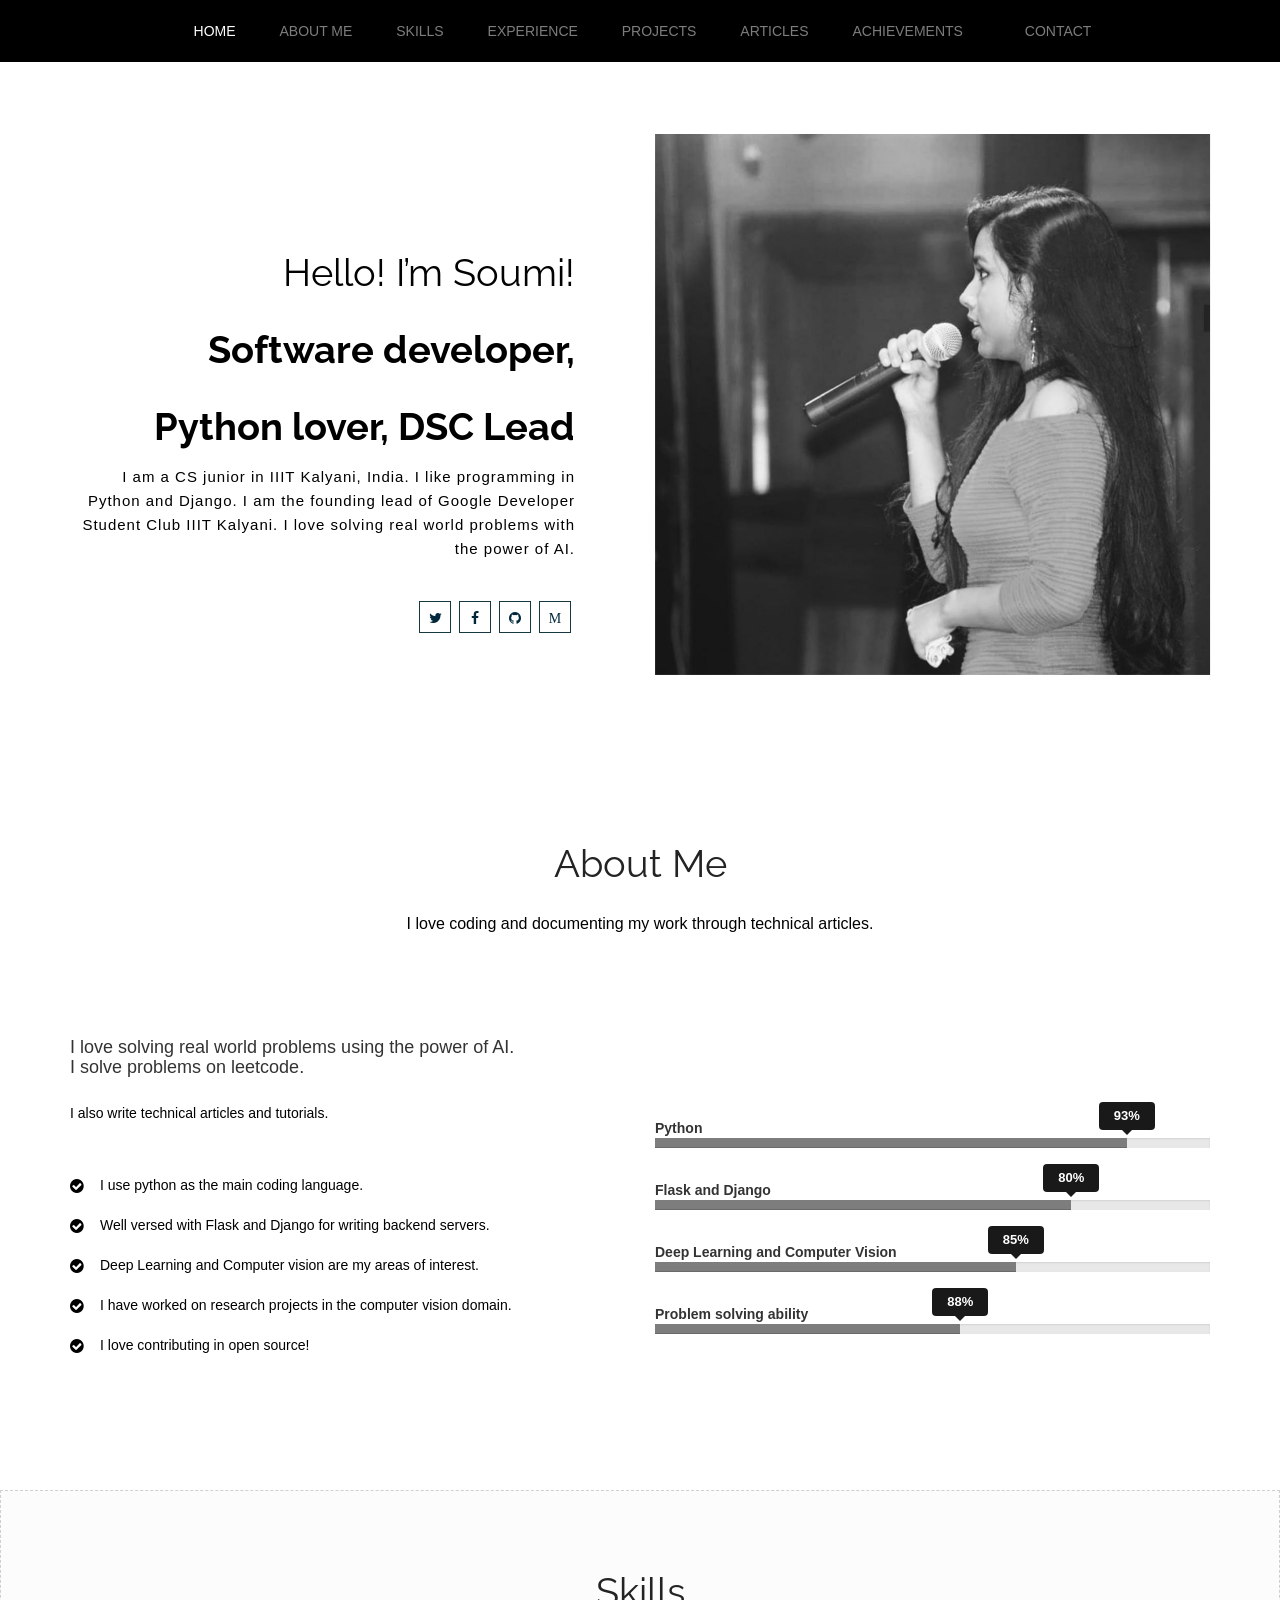
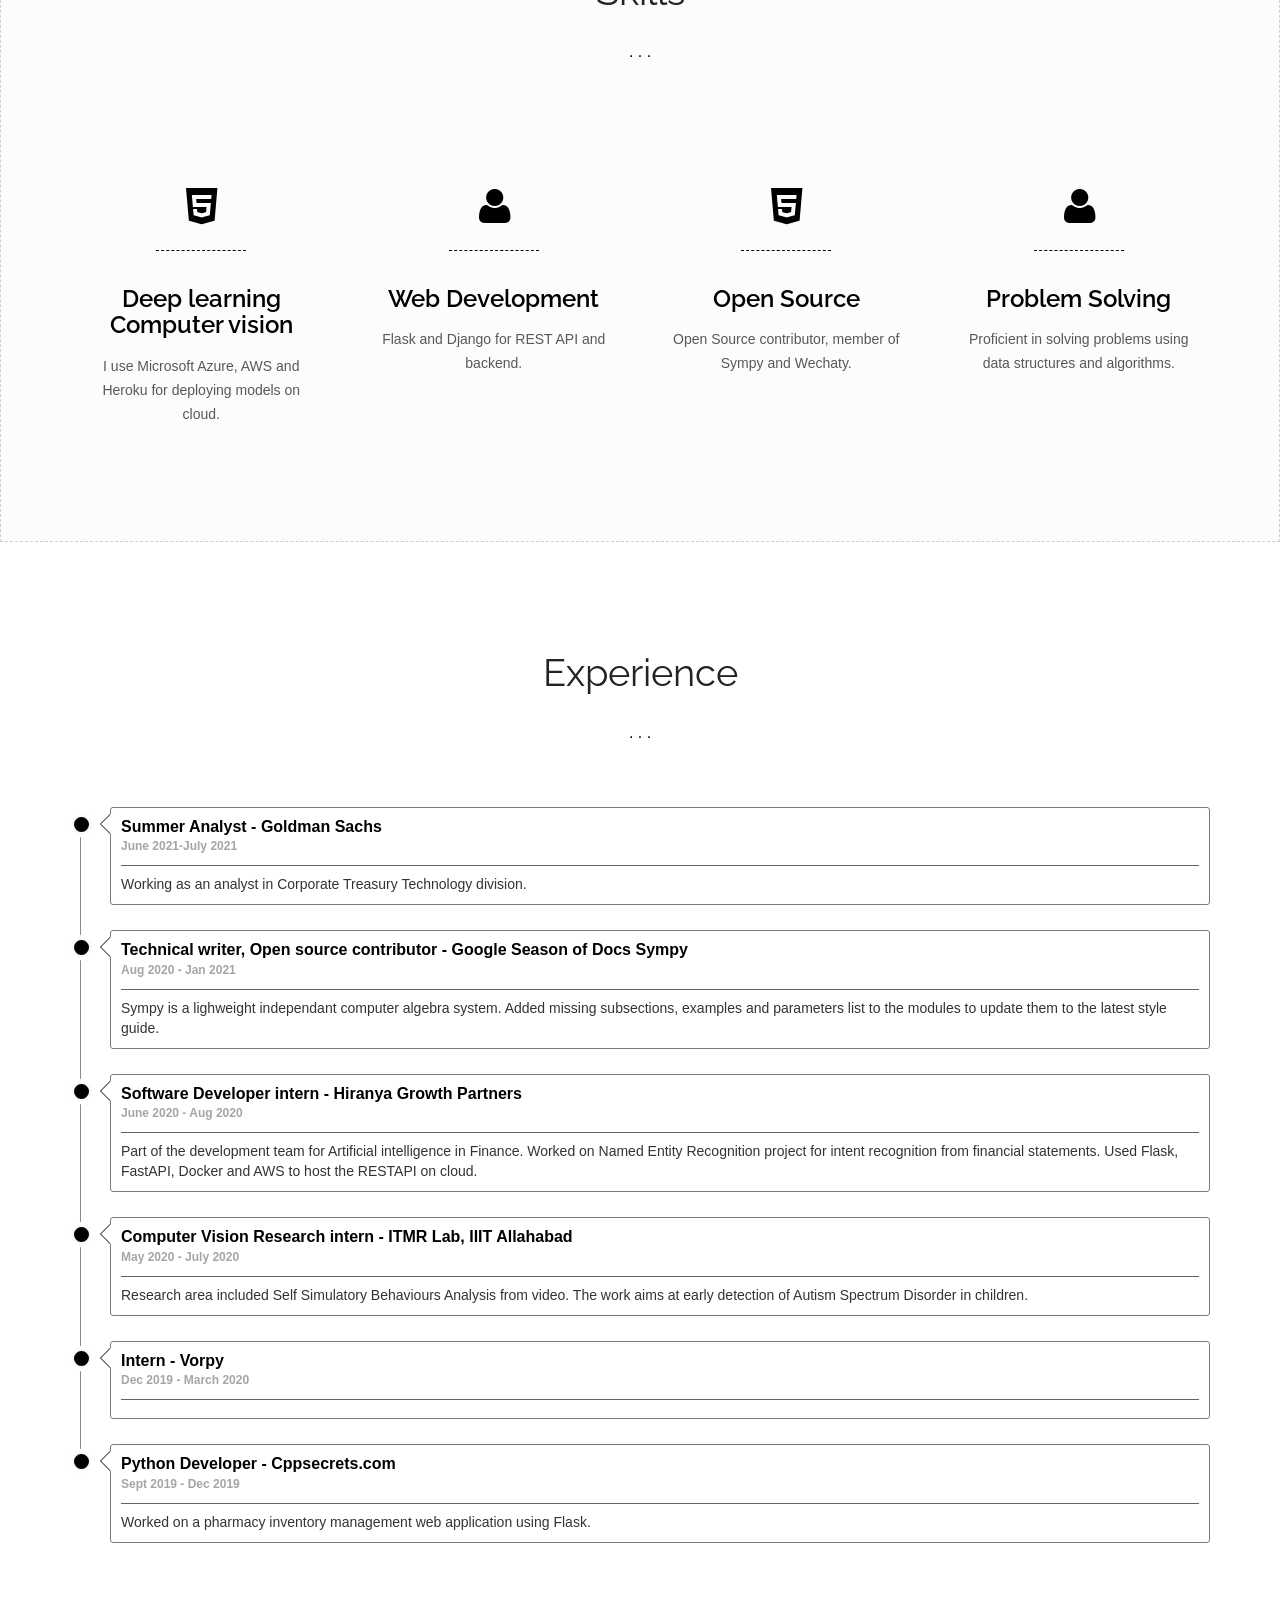
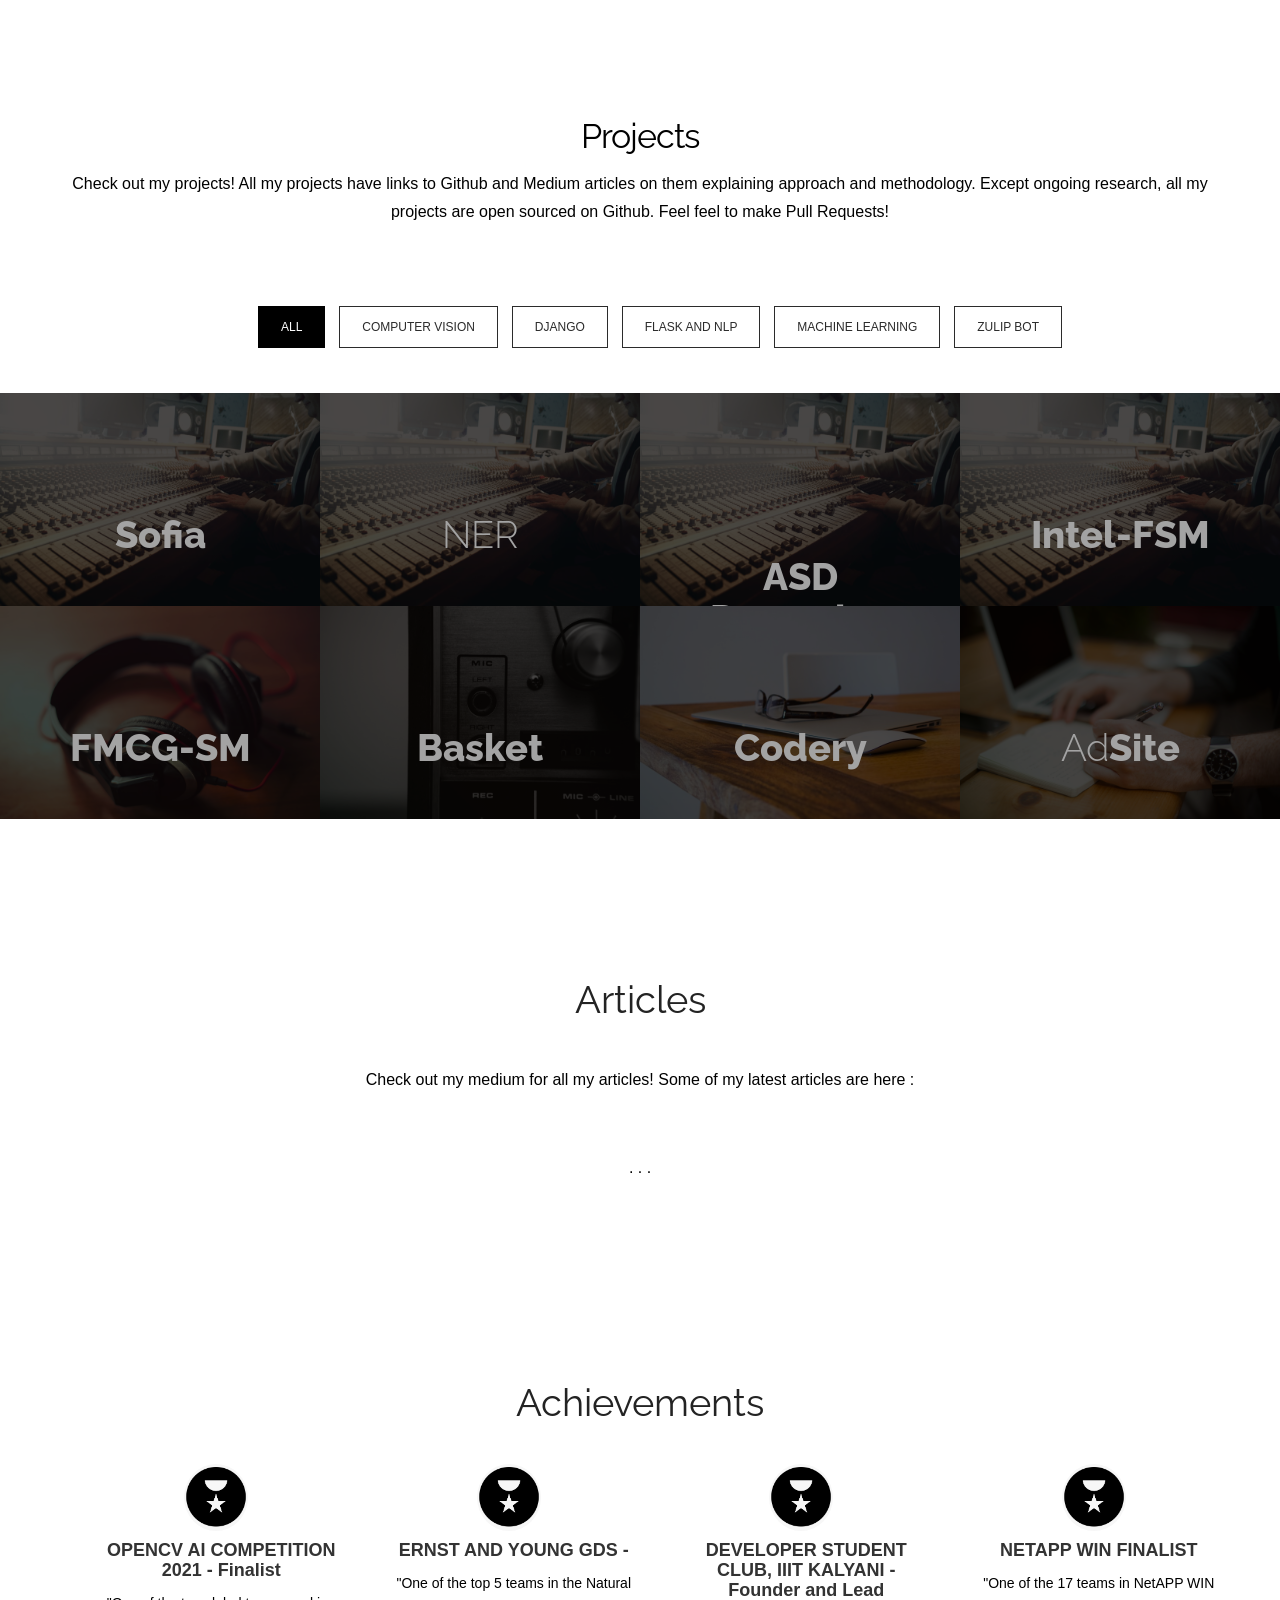
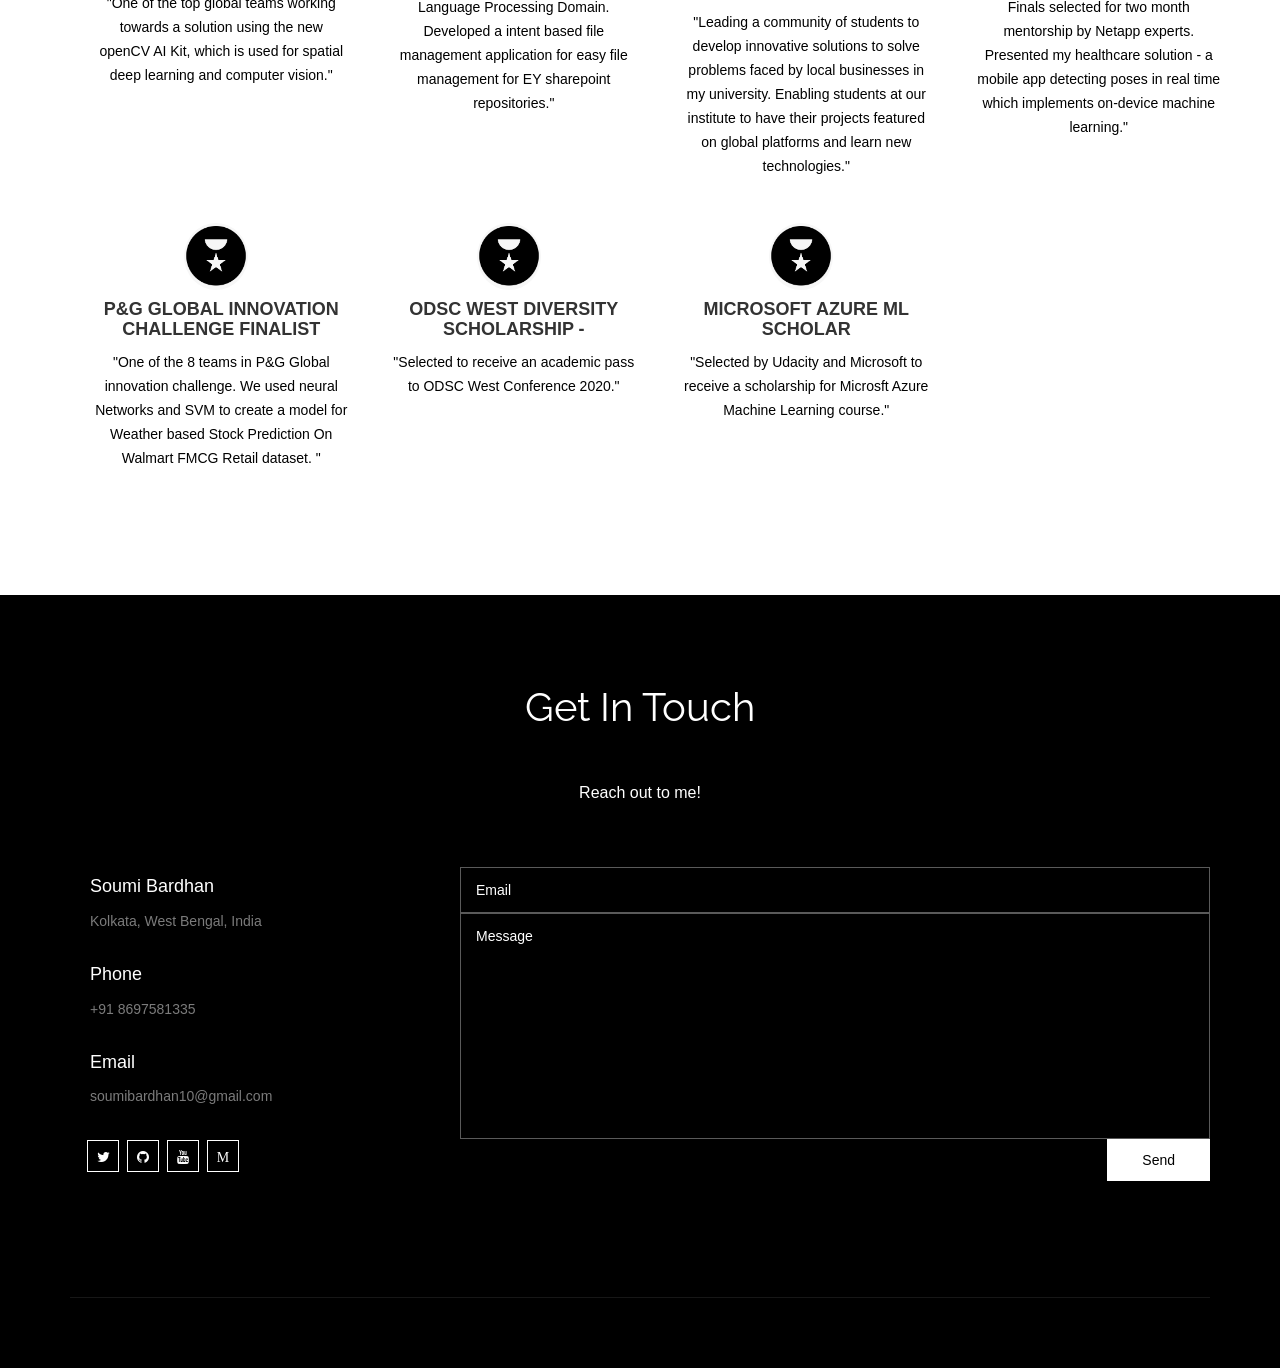
==== commit 24e30c8d: "Update index.html" ====
--- a/index.html
+++ b/index.html
@@ -219,6 +219,26 @@
 	 <h2>Experience</h2>
 	<h6>. . .</h6>
     <div class="qa-message-list" id="wallmessages">
+	    				<div class="message-item" id="m16">
+						<div class="message-inner">
+							<div class="message-head clearfix"> 
+								<div class="user-detail">
+									<h5 class="handle">Summer Analyst - Goldman Sachs</h5>
+									<div class="post-meta">
+										<div class="asker-meta">
+											<span class="qa-message-what"></span>
+											<span class="qa-message-when">
+												<span class="qa-message-when-data">June 2021-July 2021</span>
+											</span> 
+										</div>
+									</div>
+								</div>
+							</div>
+							<div class="qa-message-content">
+								Working as an analyst in Corporate Treasury Technology division.
+							</div>
+							
+					</div></div>
 					<div class="message-item" id="m16">
 						<div class="message-inner">
 							<div class="message-head clearfix"> 
@@ -680,4 +700,4 @@
 <script src="https://www.twilik.com/assets/retainable/rss-embed/retainable-rss-embed.js"></script>
 
 </body>
-</html>+</html>
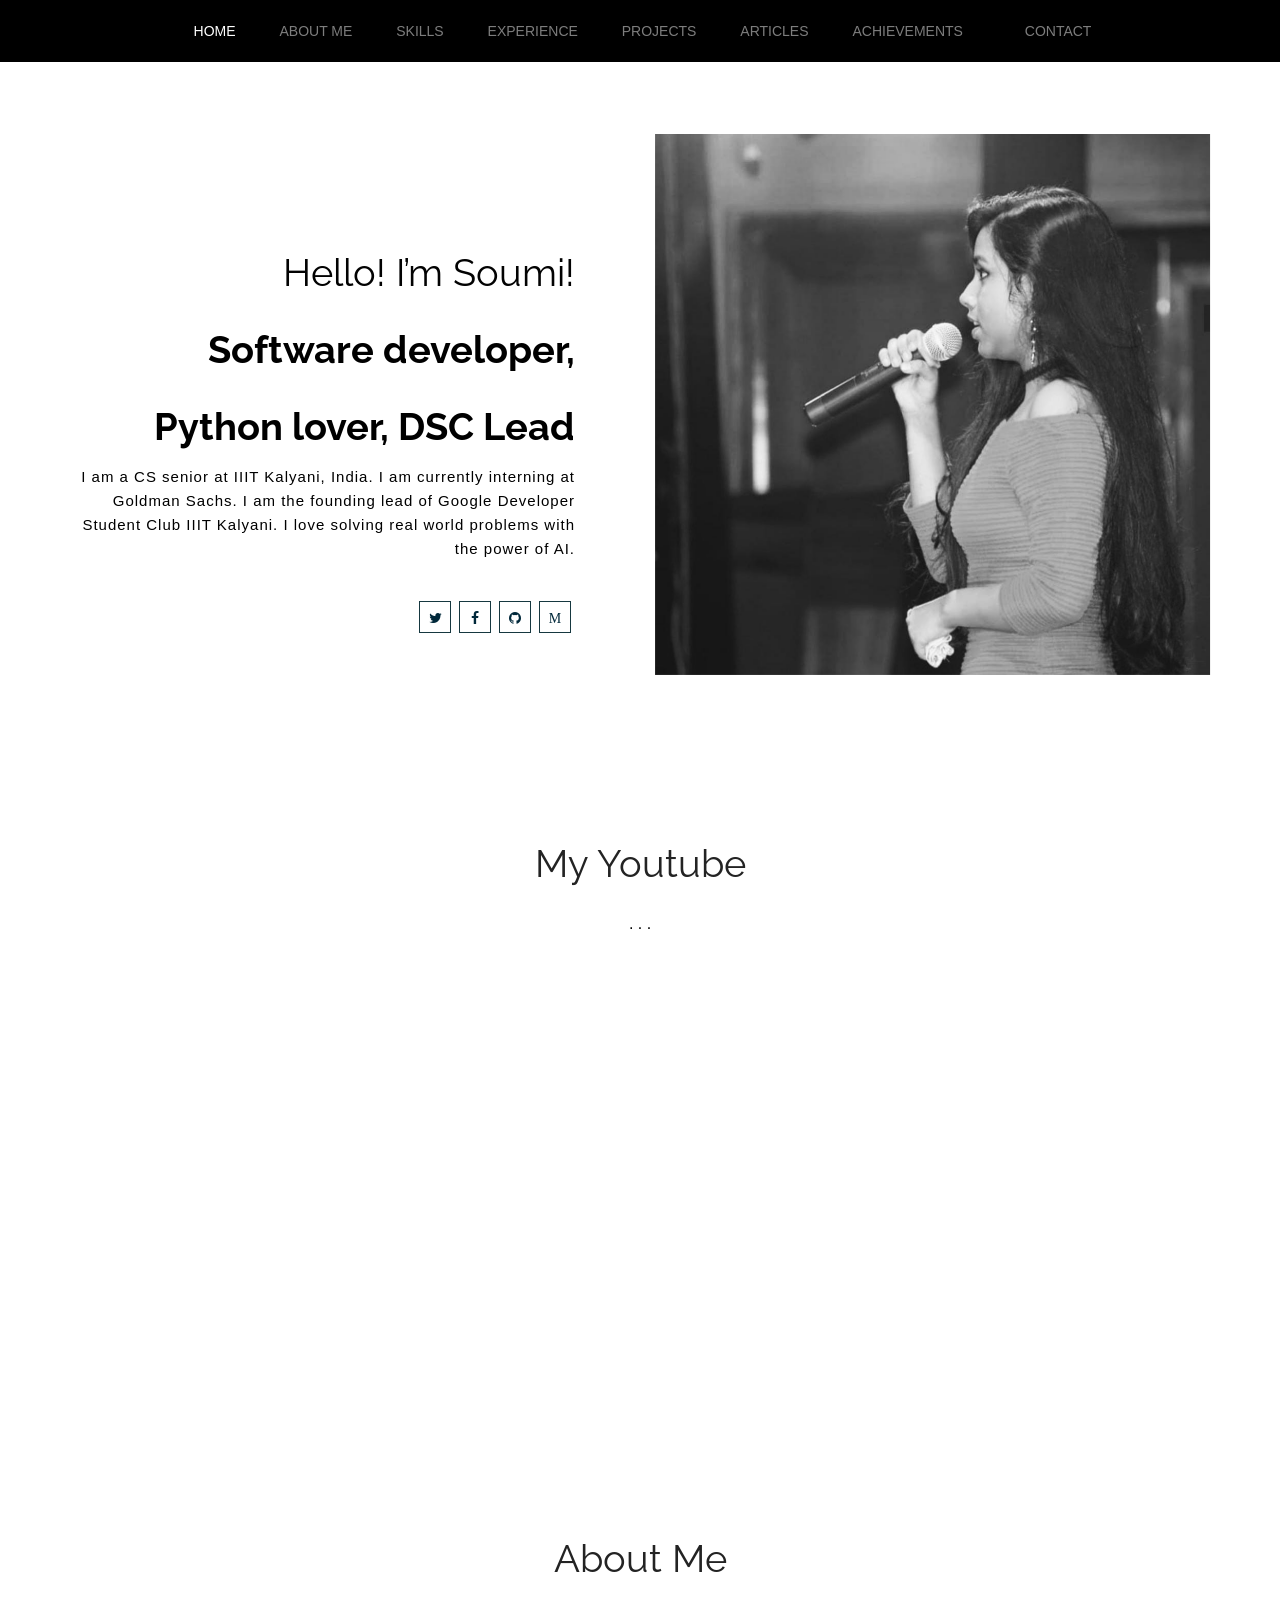
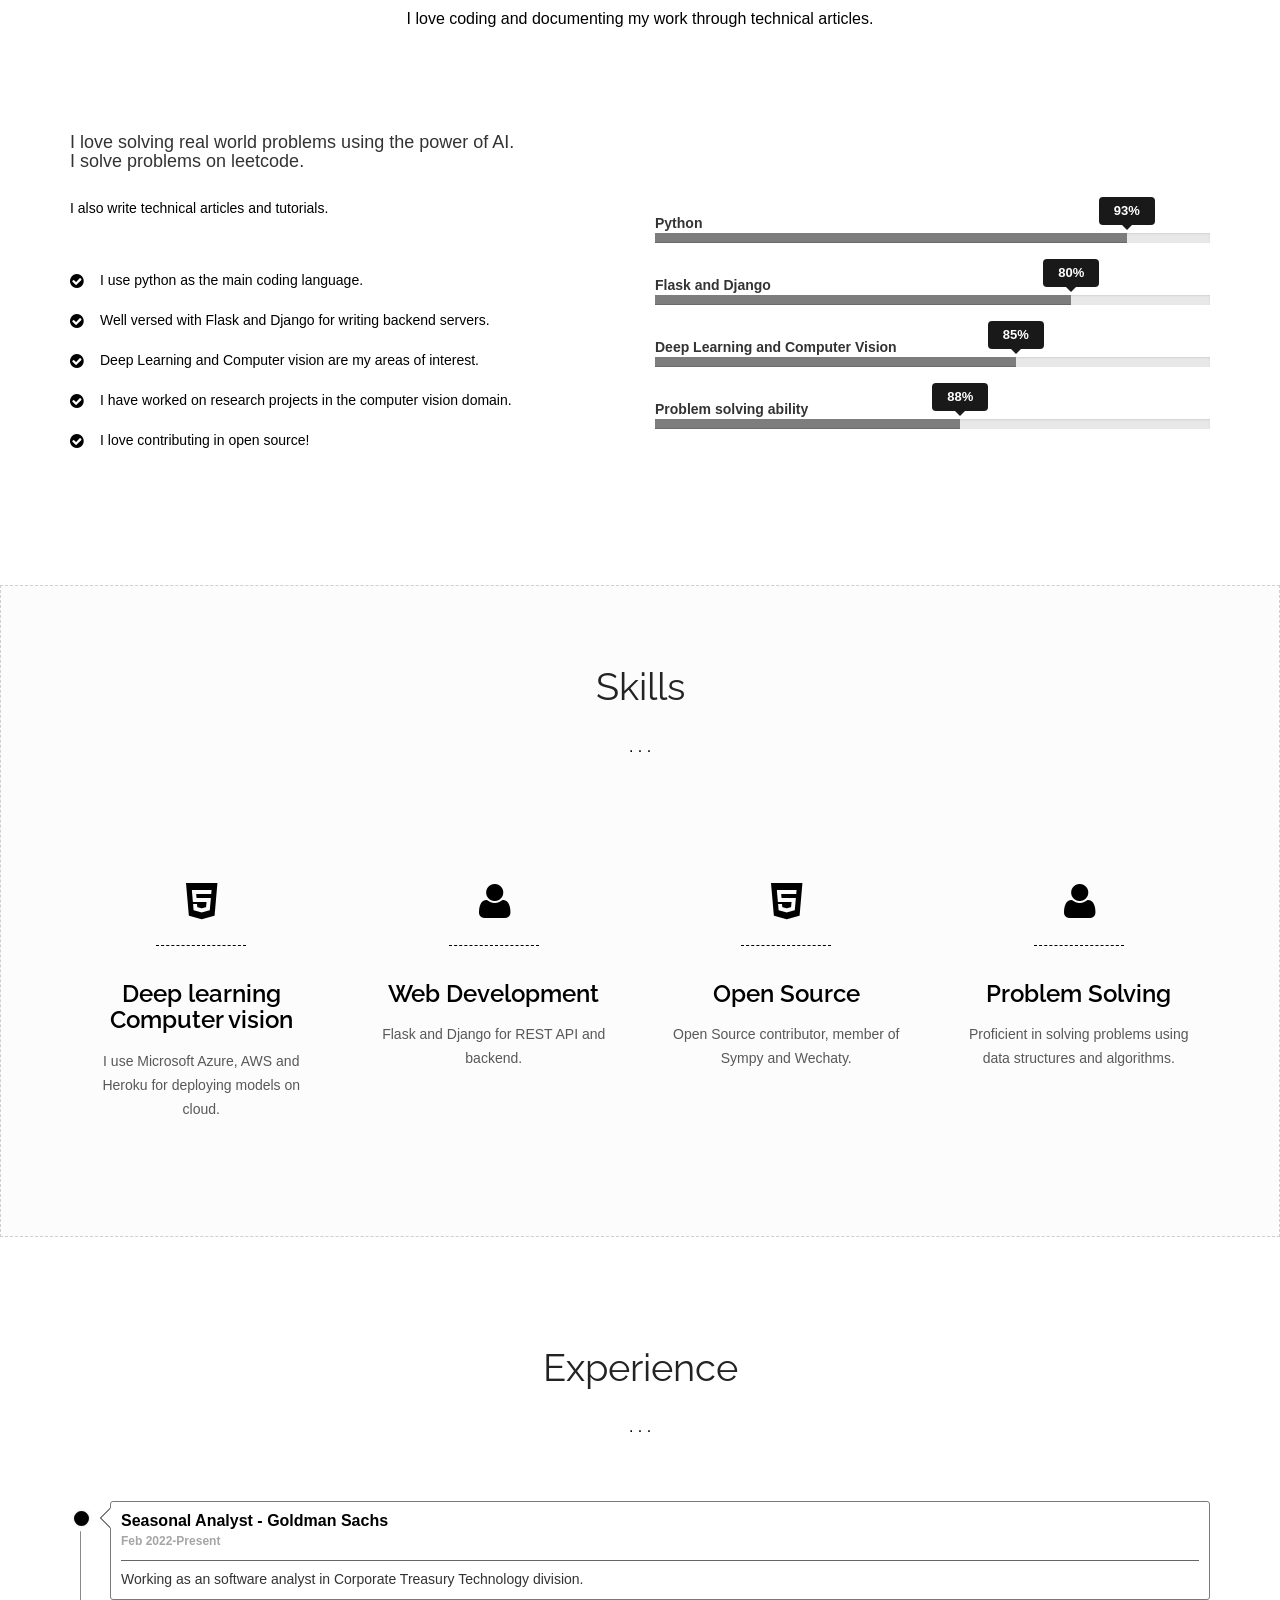
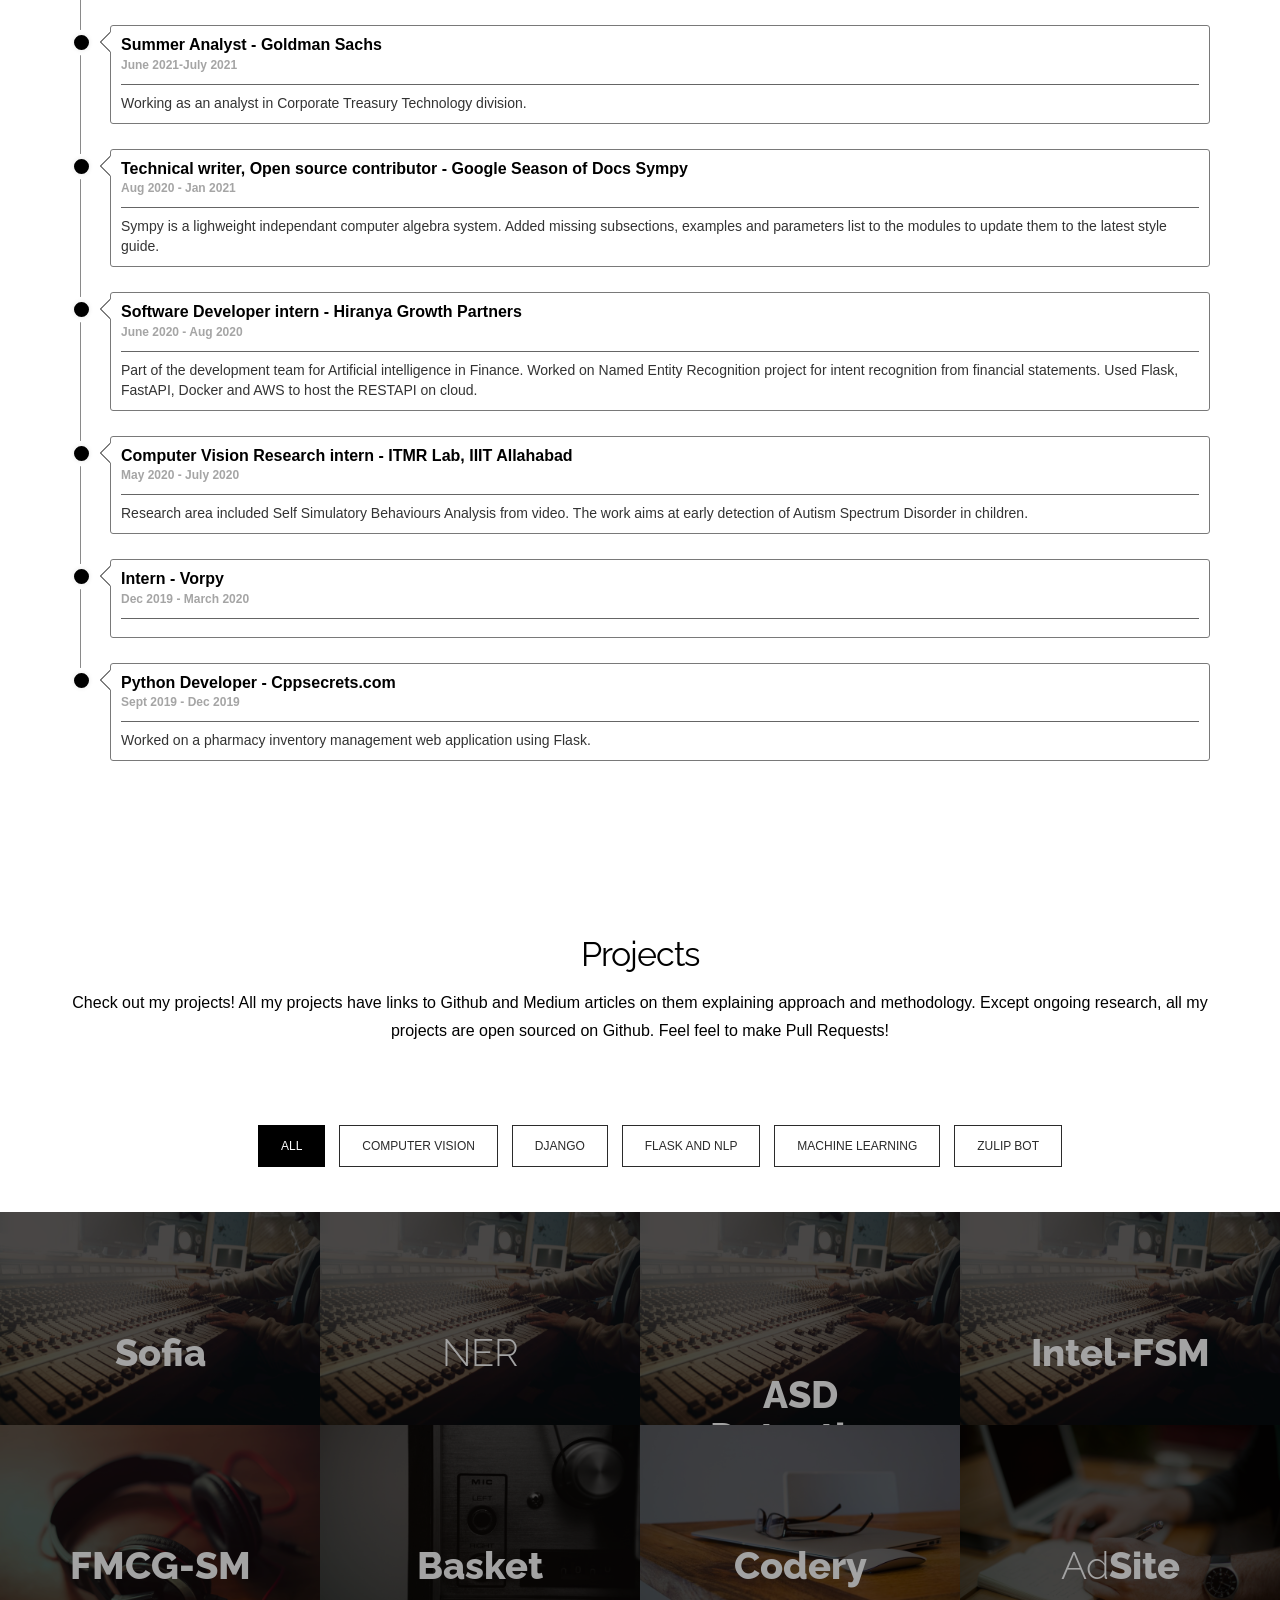
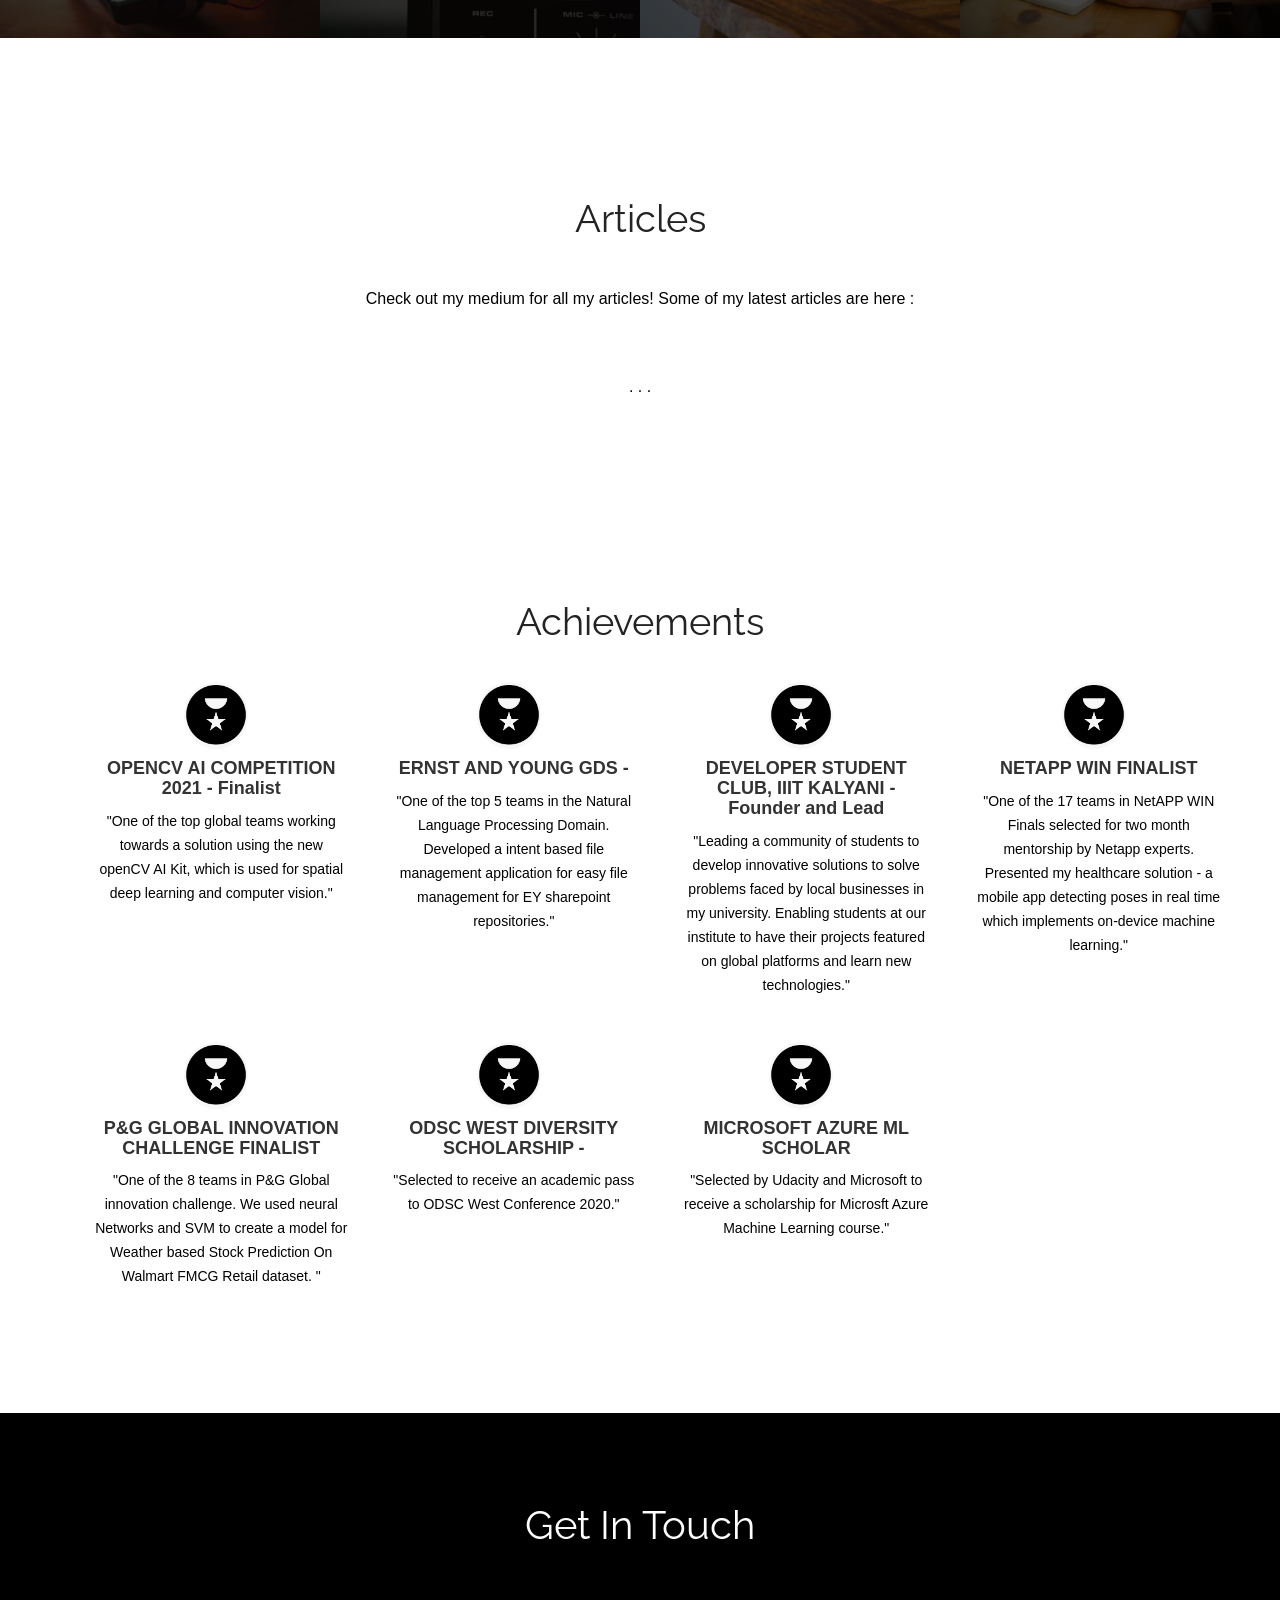
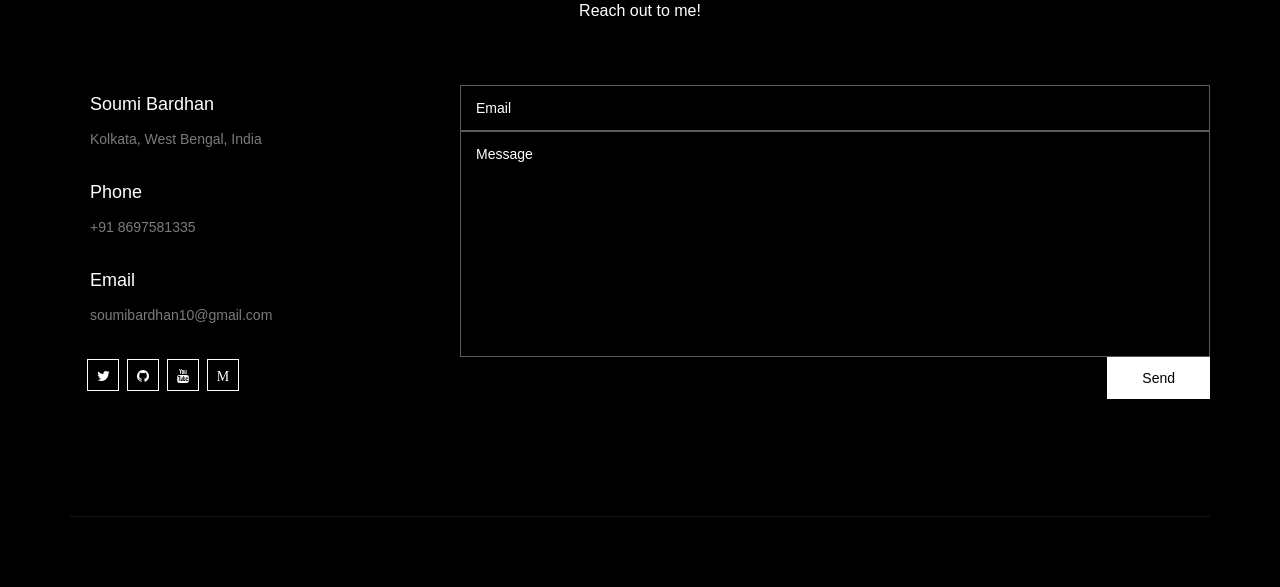
==== commit 2e8c54d5: "Update index.html" ====
--- a/index.html
+++ b/index.html
@@ -61,8 +61,7 @@
 				</strong>
 			</h2>
               <p>
-			  I am a CS junior in IIIT Kalyani, India. 
-			  I like programming in Python and Django. I am the 
+			  I am a CS senior at IIIT Kalyani, India. I am currently interning at Goldman Sachs. I am the 
 			  founding lead of Google Developer Student Club IIIT Kalyani. I love solving real world problems with the power of AI.
                </p>
                 <div class="underline"></div>             
@@ -84,6 +83,17 @@
   </div>
 </section>
 <!--Hero_Section--> 
+	
+<section id="experience" class="timeline">
+<div class="container">
+	 <h2>My Youtube</h2>
+	<h6>. . .</h6>
+	<iframe width="560" height="315" src="https://www.youtube.com/embed/66BEbFYrtVw" title="YouTube video player" frameborder="0" allow="accelerometer; autoplay; clipboard-write; encrypted-media; gyroscope; picture-in-picture" allowfullscreen></iframe>
+  	
+				
+</div>
+</section>
+		  
 
 
 <section id="aboutUs"><!--Aboutus-->
@@ -219,6 +229,26 @@
 	 <h2>Experience</h2>
 	<h6>. . .</h6>
     <div class="qa-message-list" id="wallmessages">
+	    				<div class="message-item" id="m16">
+						<div class="message-inner">
+							<div class="message-head clearfix"> 
+								<div class="user-detail">
+									<h5 class="handle">Seasonal Analyst - Goldman Sachs</h5>
+									<div class="post-meta">
+										<div class="asker-meta">
+											<span class="qa-message-what"></span>
+											<span class="qa-message-when">
+												<span class="qa-message-when-data">Feb 2022-Present</span>
+											</span> 
+										</div>
+									</div>
+								</div>
+							</div>
+							<div class="qa-message-content">
+								Working as an software analyst in Corporate Treasury Technology division.
+							</div>
+							
+					</div></div>
 	    				<div class="message-item" id="m16">
 						<div class="message-inner">
 							<div class="message-head clearfix"> 
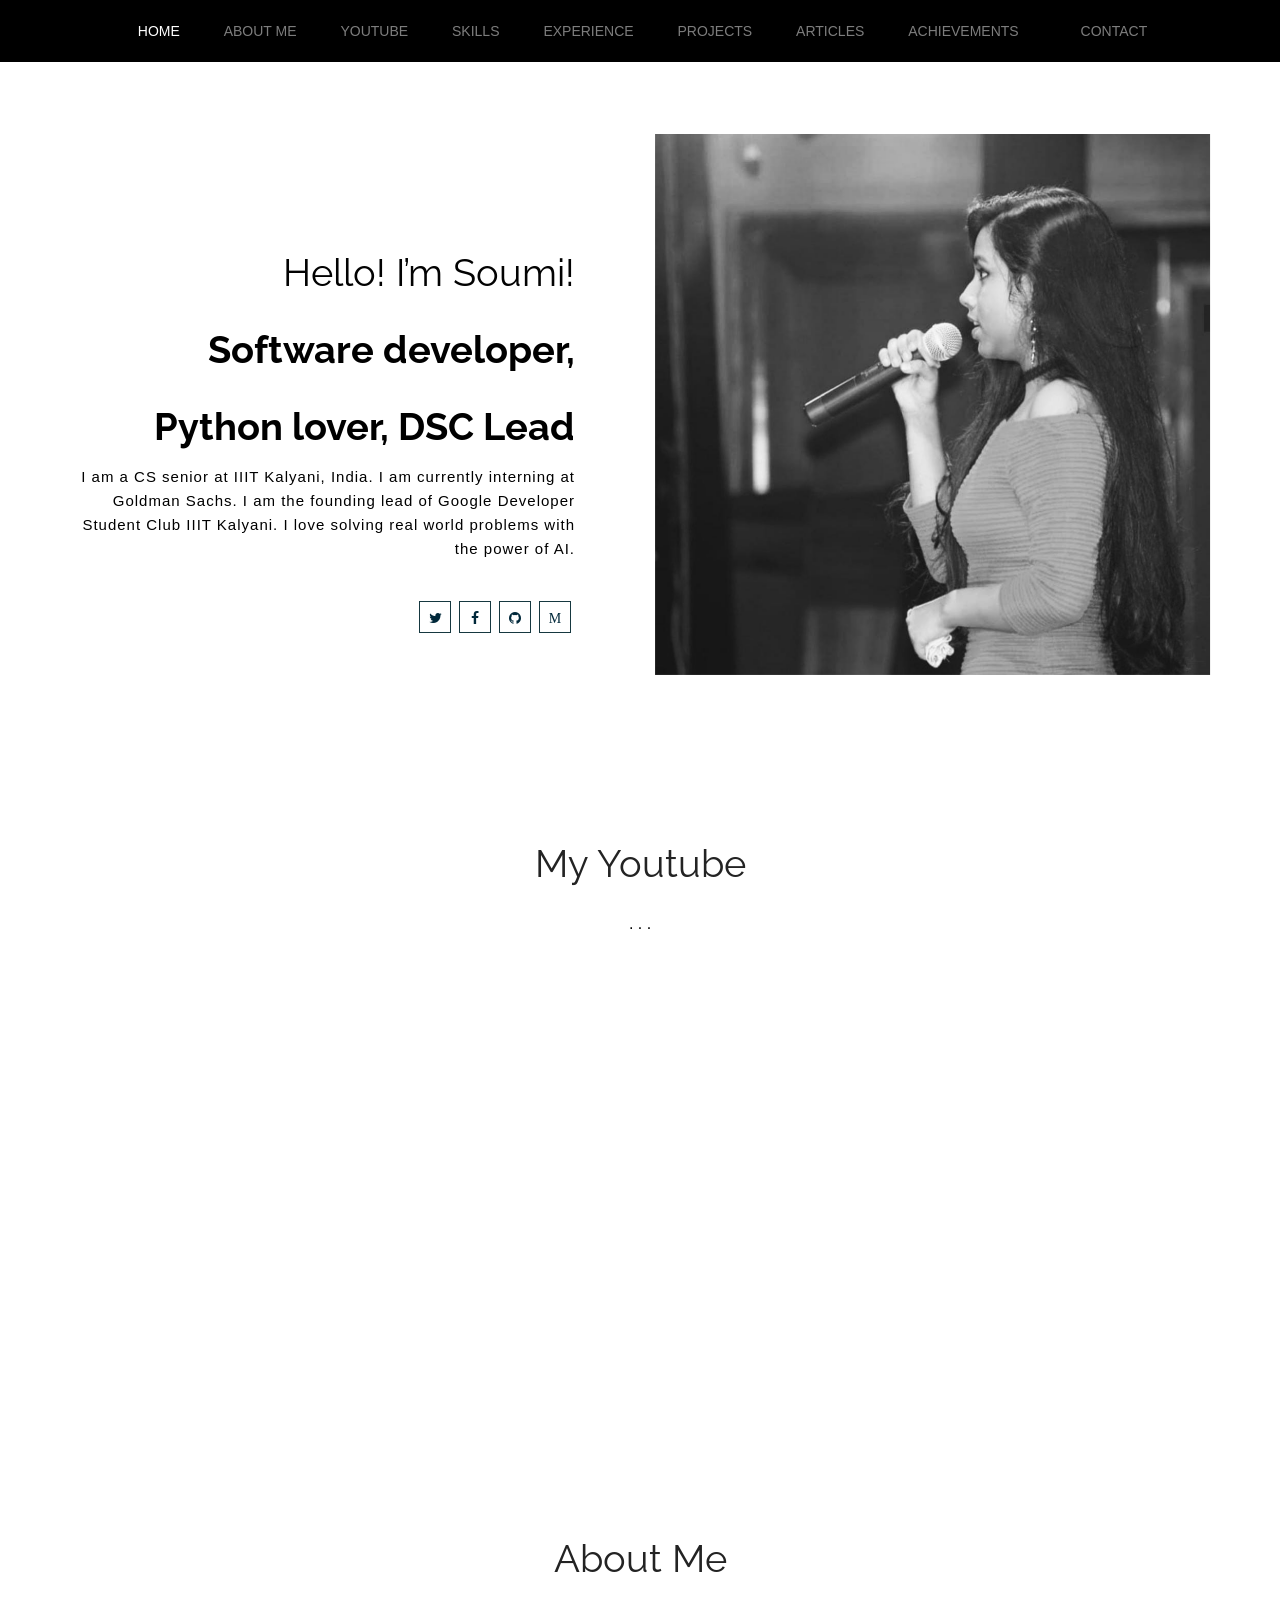
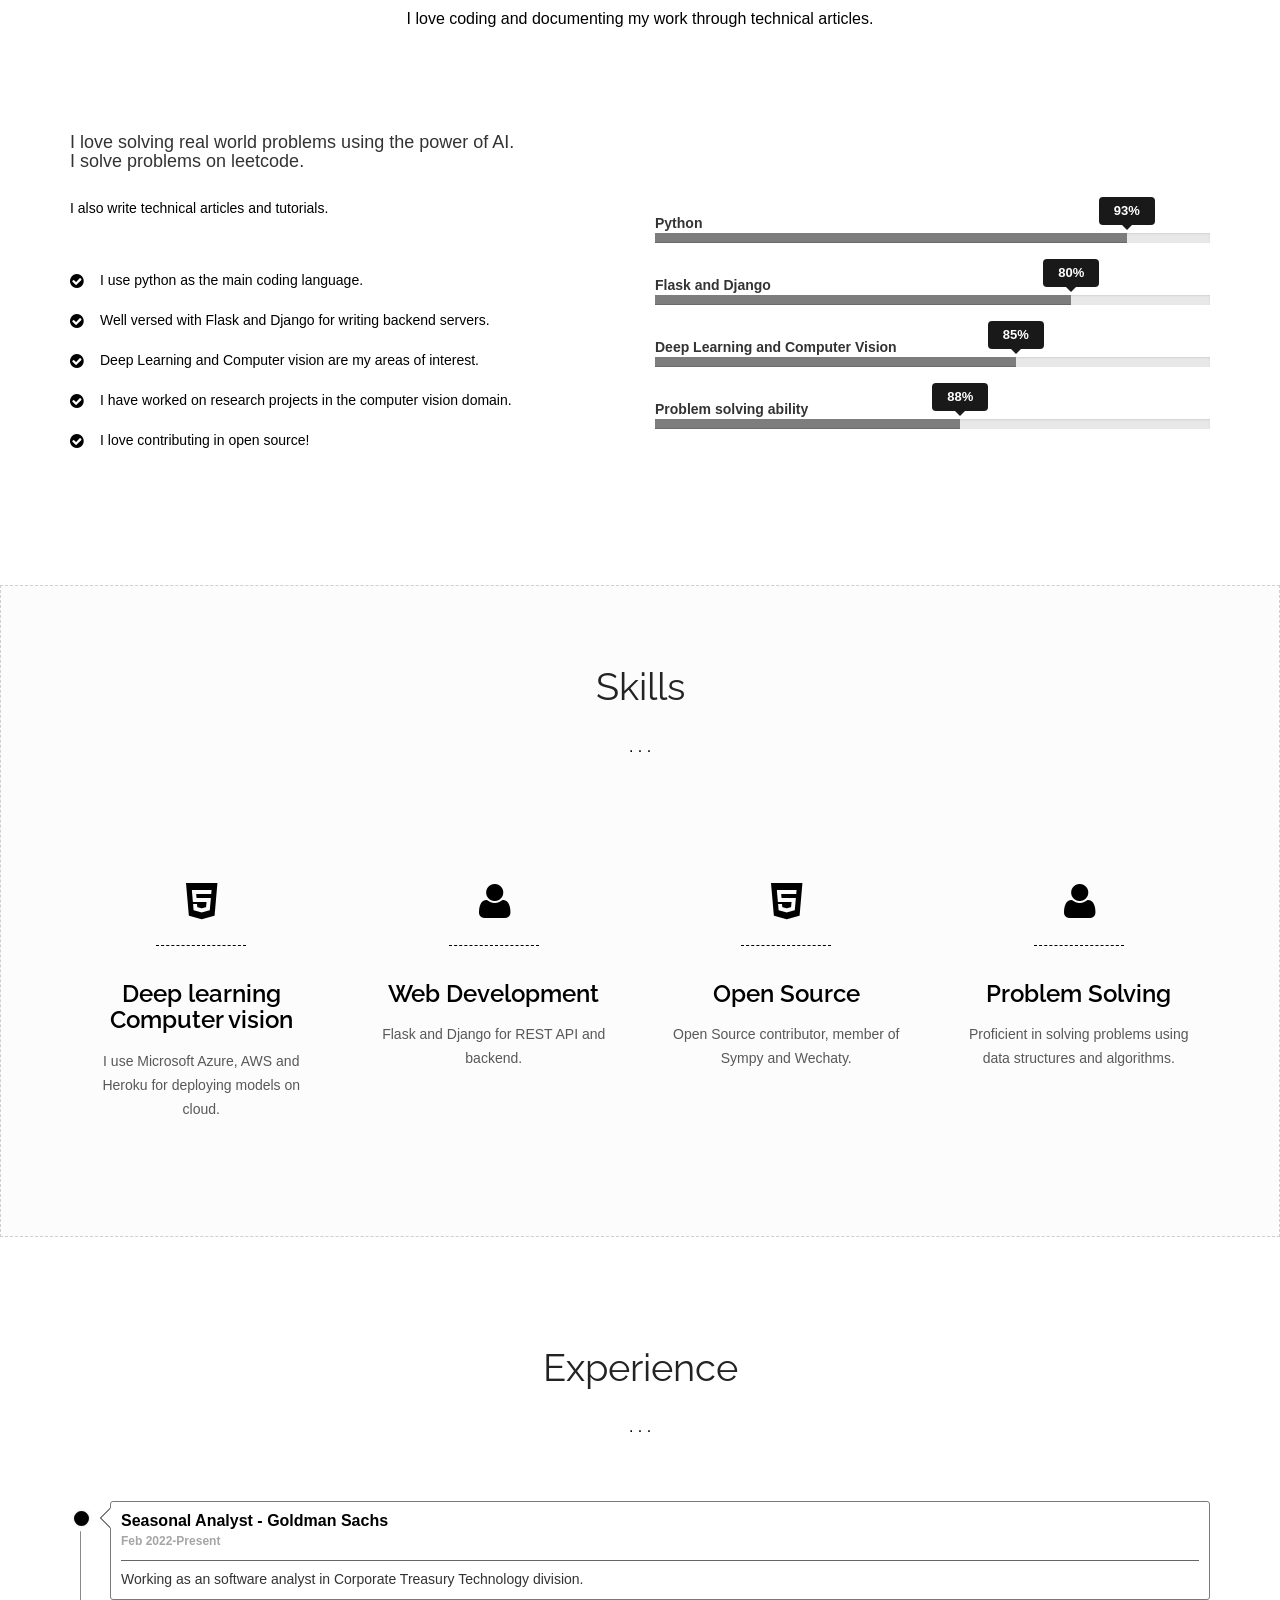
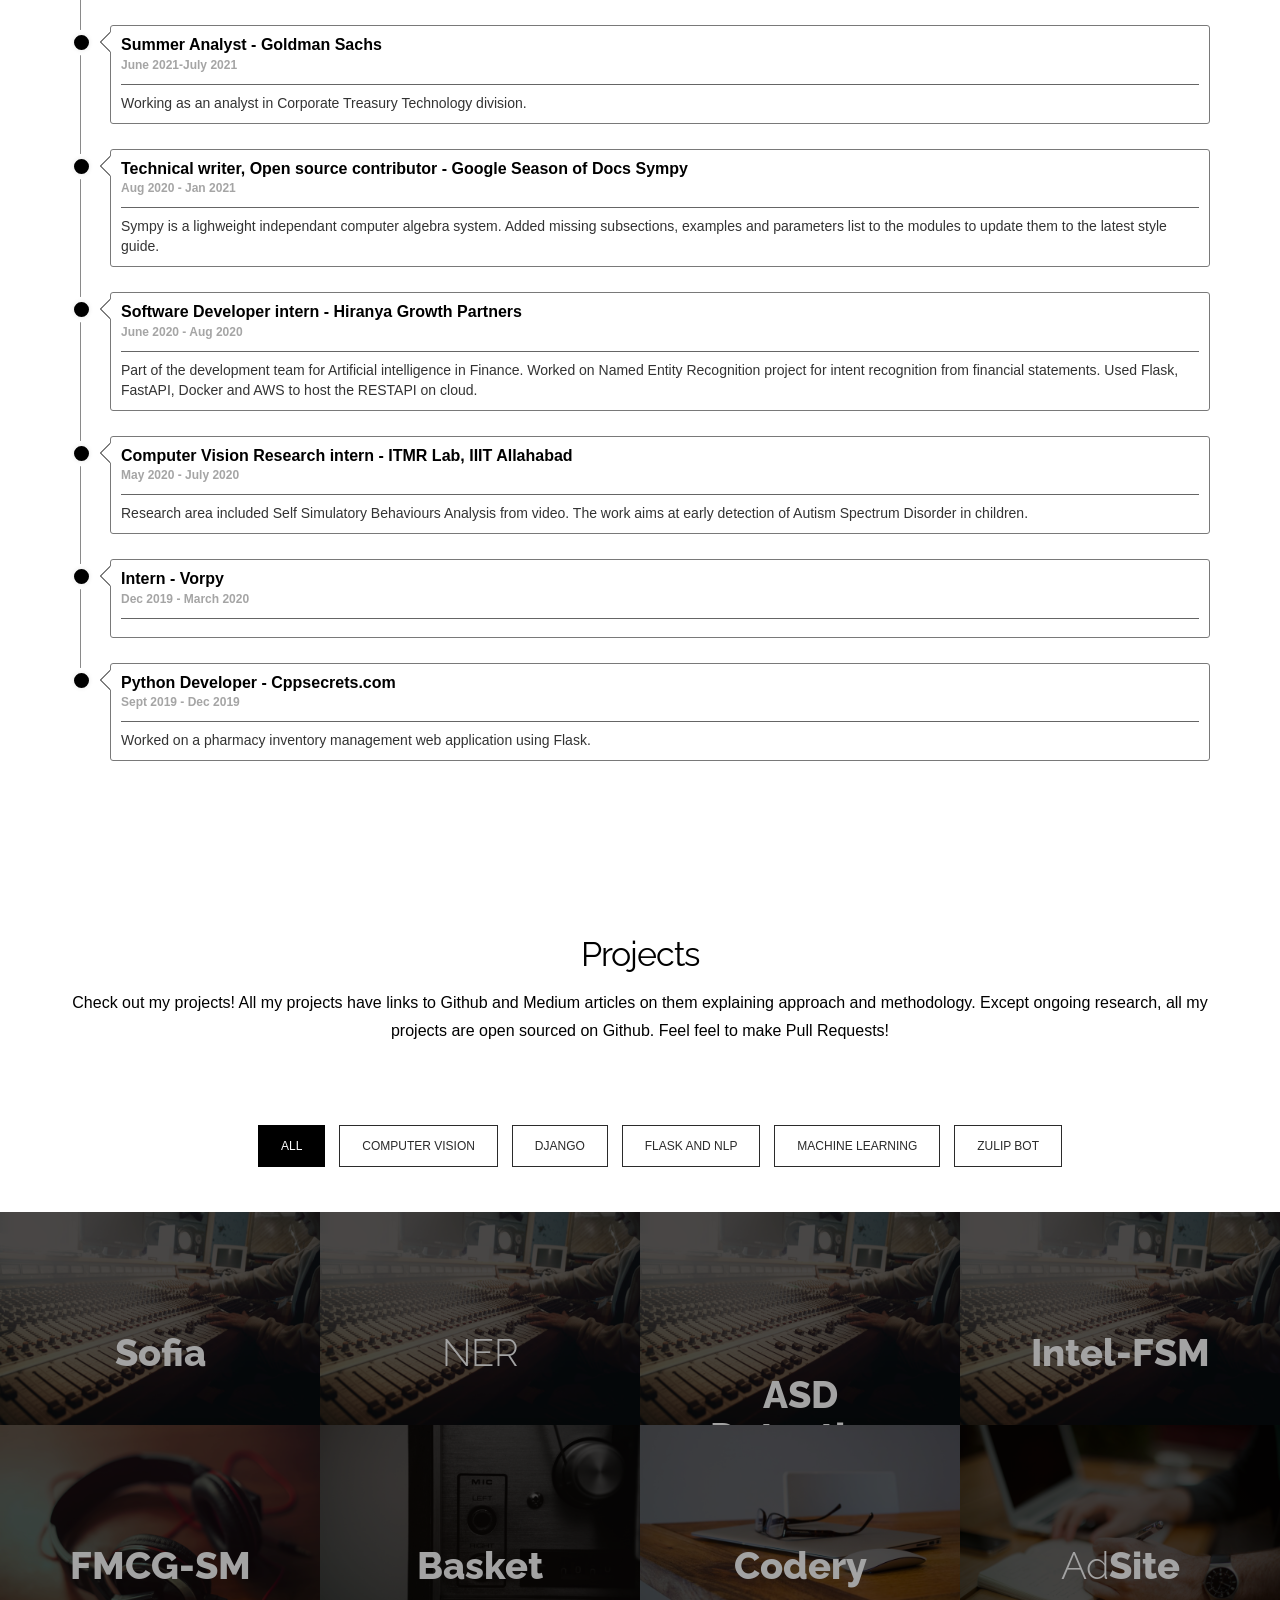
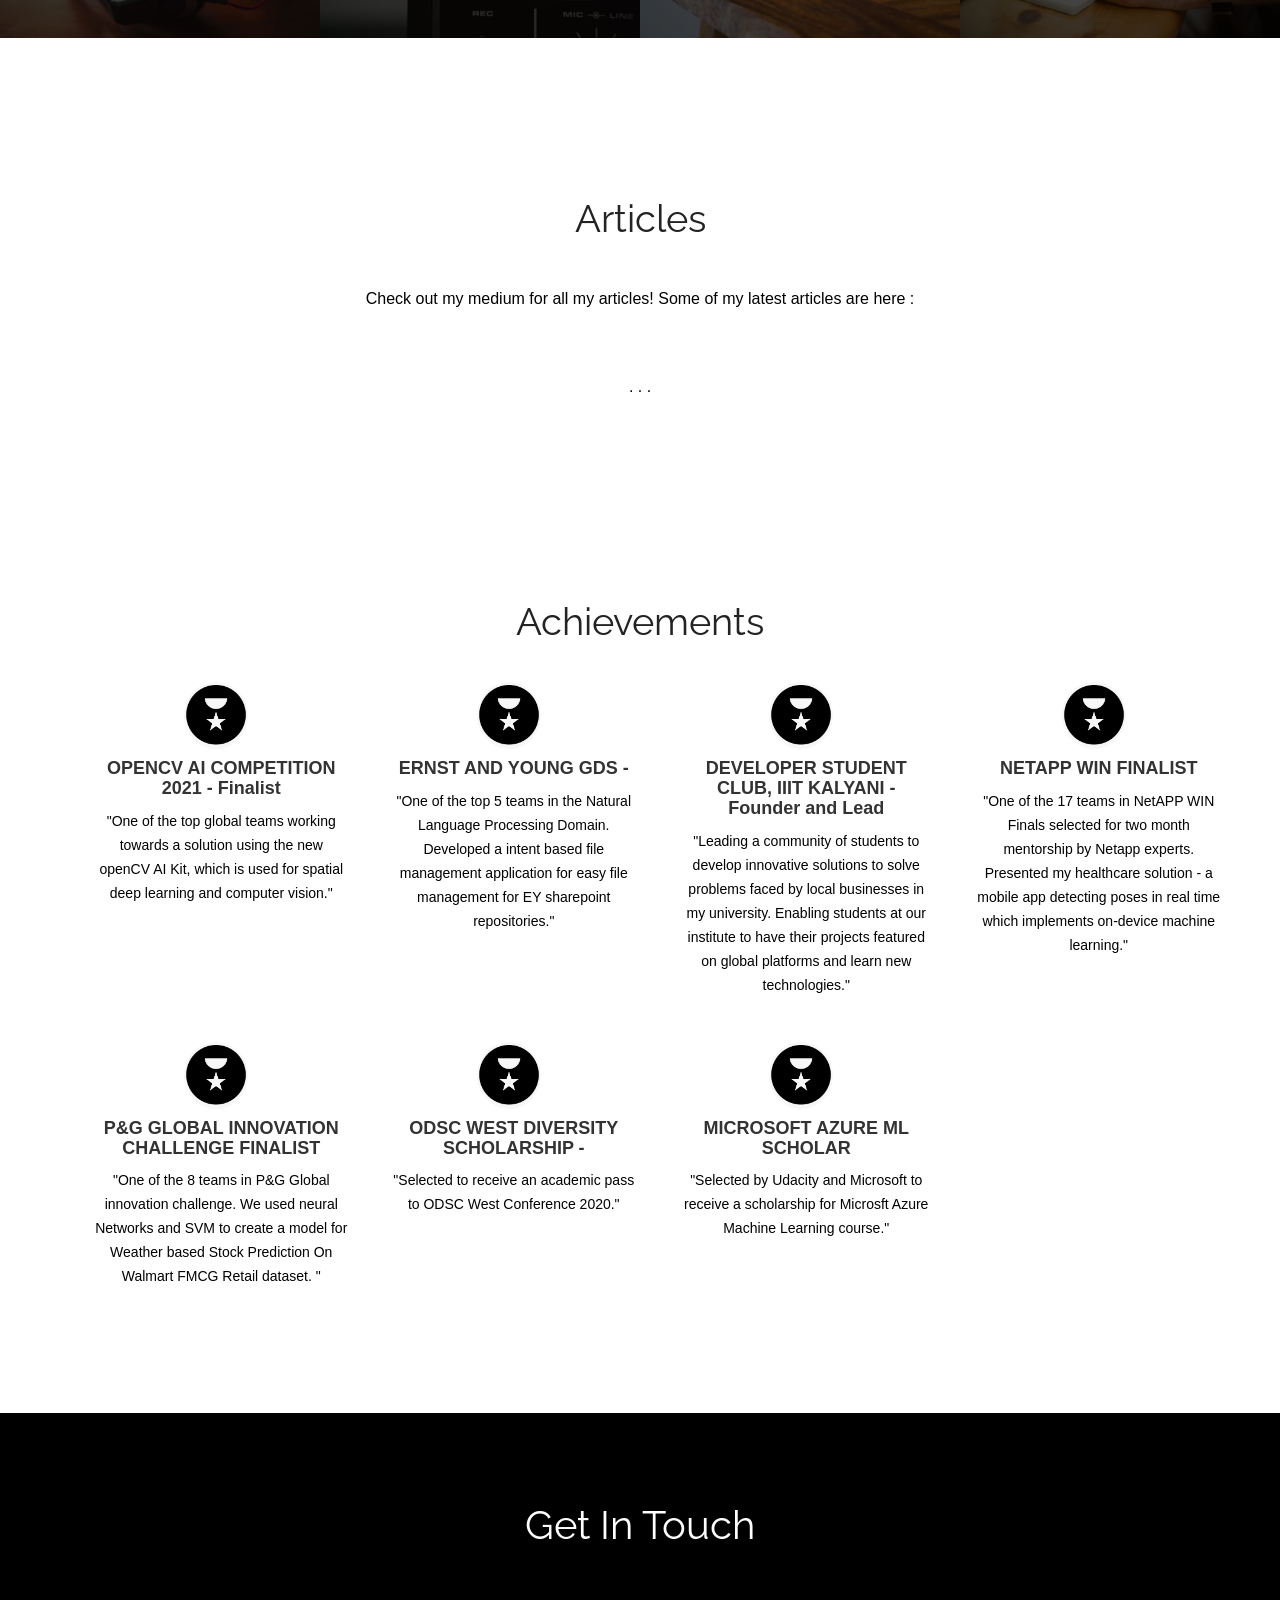
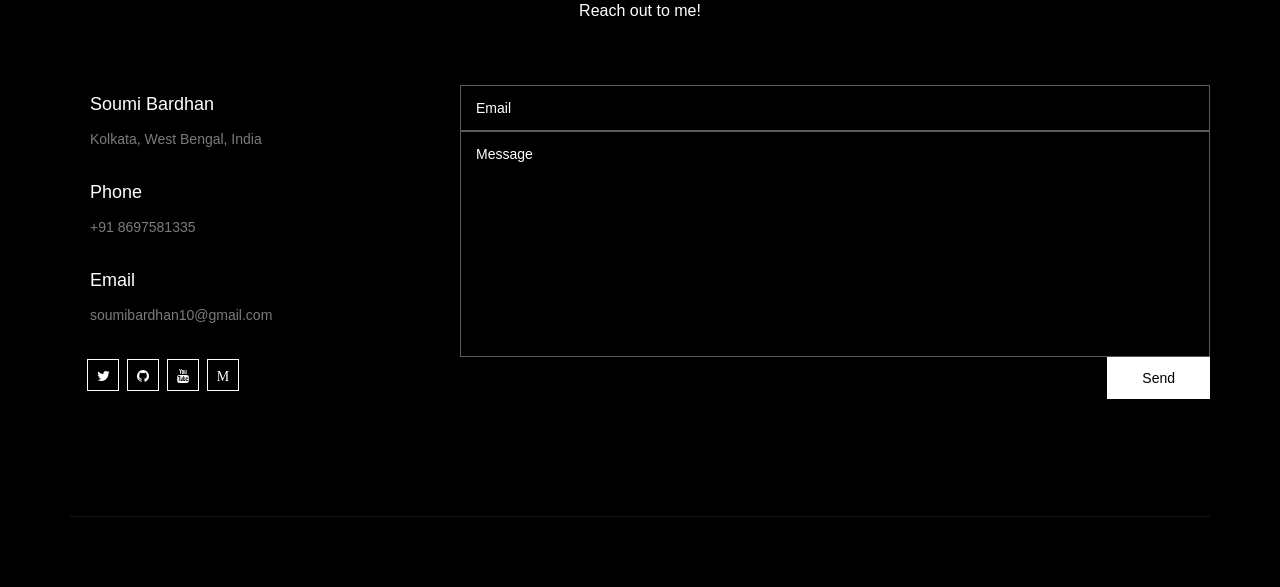
==== commit fed4c321: "Update index.html" ====
--- a/index.html
+++ b/index.html
@@ -18,6 +18,7 @@
 <![endif]-->
  
 </head>
+	<script src="https://www.retainable.io/assets/retainable/rss-embed/retainable-rss-embed.js"></script>
 <body>
 
 <!--Header_section-->
@@ -32,6 +33,7 @@
 			<ul class="nav navbar-nav" id="mainNav">
 			  <li class="active"><a href="#hero_section" class="scroll-link">Home</a></li>
 			  <li><a href="#aboutUs" class="scroll-link">About Me</a></li>
+			  <li><a href="#youtube" class="scroll-link">Youtube</a></li>
 			  <li><a href="#service" class="scroll-link">Skills</a></li>
 			  <li><a href="#experience" class="scroll-link">Experience</a></li>
 			  <li><a href="#Portfolio" class="scroll-link">Projects</a></li>
@@ -84,13 +86,12 @@
 </section>
 <!--Hero_Section--> 
 	
-<section id="experience" class="timeline">
+<section id="youtube" class="timeline">
 <div class="container">
 	 <h2>My Youtube</h2>
 	<h6>. . .</h6>
 	<iframe width="560" height="315" src="https://www.youtube.com/embed/66BEbFYrtVw" title="YouTube video player" frameborder="0" allow="accelerometer; autoplay; clipboard-write; encrypted-media; gyroscope; picture-in-picture" allowfullscreen></iframe>
-  	
-				
+	<iframe width="560" height="315" src="https://www.youtube.com/embed/S4gZfQZ8TAQ" title="YouTube video player" frameborder="0" allow="accelerometer; autoplay; clipboard-write; encrypted-media; gyroscope; picture-in-picture" allowfullscreen></iframe>
 </div>
 </section>
 		  
@@ -574,9 +575,15 @@
 	  <h6>.   .   .</h6>
 	  <br>
 	  <div id="medium-widget"></div>
-	  <script src="https://medium-widget.pixelpoint.io/widget.js"></script>
-	  <script>MediumWidget.Init({renderTo: '#medium-widget', params: {"resource":"https://medium.com/@soumibardhan10","postsPerLine":3,"limit":3,"picture":"big","fields":["author","claps","likes"],"ratio":"landscape"}})</script>
-  
+	  
+	  <div id="retainable-rss-embed" 
+		data-rss="https://medium.com/feed/@soumibardhan10"
+		data-maxcols="2" 
+		data-layout="grid" 
+		data-poststyle="inline" 
+		data-readmore="Read more.." 
+		data-buttonclass="btn btn-primary" 
+		data-offset="-100"></div>
 	  <br>
 	  <br>
 	  <br>
